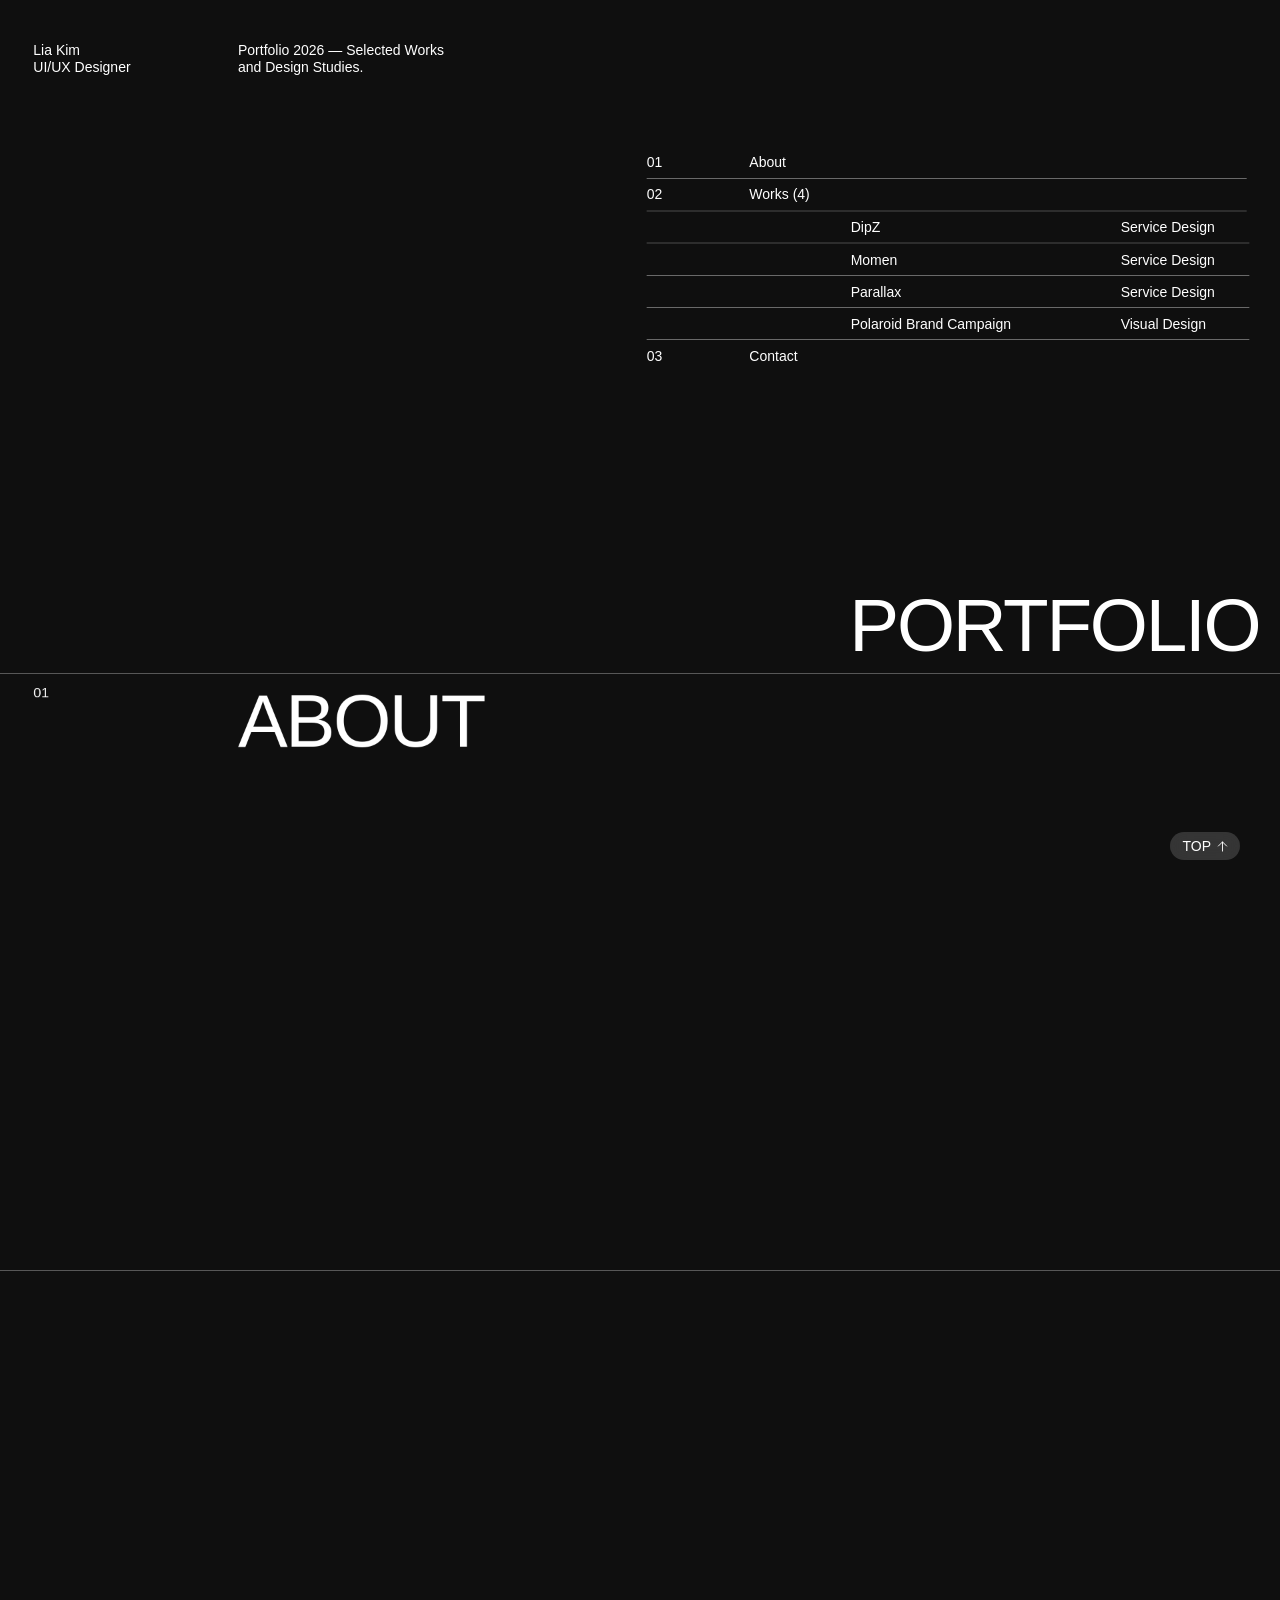
==== index.html @ 2db7095c "Lia Kim Portfolio 2026 — main, DipZ and MOMEN detail pages Co-Authored-By: Claude Sonnet 5.5 <norepl" ====
<!doctype html>
<html lang="ko">
  <head>
    <meta charset="UTF-8" />
    <meta name="viewport" content="width=device-width, initial-scale=1" />
    <title>Lia Kim — Portfolio 2026</title>
    <link rel="stylesheet" href="styles.css" />
  </head>
  <body>
    <main class="viewport" aria-label="Lia Kim Portfolio">
      <div class="site" data-node-id="454:1271">
        <div class="rule rule--vertical" aria-hidden="true"></div>
        <div class="rule rule--hero" aria-hidden="true"></div>
        <div class="rule rule--works" aria-hidden="true"></div>
        <div class="rule rule--contact" aria-hidden="true"></div>
        <div class="rule rule--footer" aria-hidden="true"></div>

        <header id="top">
          <p class="identity small-copy">Lia Kim<br />UI/UX Designer</p>
          <p class="edition small-copy">Portfolio 2026 — Selected Works<br />and Design Studies.</p>

          <nav class="index small-copy" aria-label="Portfolio index">
            <a class="index-row index-row--section" href="#about"><span>01</span><span>About</span></a>
            <a class="index-row index-row--section" href="#works"><span>02</span><span>Works (4)</span></a>
            <a class="index-row index-row--project" href="dipz.html"><span>DipZ</span><span>Service Design</span></a>
            <a class="index-row index-row--project" href="momen.html"><span>Momen</span><span>Service Design</span></a>
            <a class="index-row index-row--project" href="#project-parallax"><span>Parallax</span><span>Service Design</span></a>
            <a class="index-row index-row--project" href="#project-polaroid"><span>Polaroid Brand Campaign</span><span>Visual Design</span></a>
            <a class="index-row index-row--section index-row--last" href="#contact"><span>03</span><span>Contact</span></a>
          </nav>

          <h1 class="display-title hero-title">PORTFOLIO</h1>
        </header>

        <section id="about" aria-labelledby="about-heading">
          <span class="section-number small-copy">01</span>
          <h2 id="about-heading" class="display-title about-title">ABOUT</h2>

          <p class="about-intro">
            기준으로 방향을 만드는 디자이너 김리아입니다. 저는 작업의 목표를 명확히 세우고 한 방향으로 발전시키는 디자인을 하고자 합니다.
          </p>

          <div class="profile-placeholder" role="img" aria-label="Profile image placeholder">
            <span>Profile Img</span>
          </div>

          <dl class="about-facts small-copy">
            <div><dt>Affiliation</dt><dd>계원예술대학교 디지털미디어디자인</dd></div>
            <div><dt>Discipline</dt><dd>UI/UX Design</dd></div>
            <div><dt>Skills</dt><dd>Figma / After Effects / Premiere Pro</dd></div>
          </dl>
        </section>

        <section id="works" aria-labelledby="works-heading">
          <span class="section-number small-copy">02</span>
          <h2 id="works-heading" class="display-title works-title">WORKS</h2>

          <article class="project project--dipz" id="project-dipz">
            <div class="project-meta small-copy">
              <p class="project-title">DIPZ<span>Service Design · Team Project</span></p>
              <p class="project-year">2026</p>
            </div>
            <a class="project-image project-image--dipz" href="dipz.html" aria-label="DipZ 상세 보기">
              <img src="assets/dipz-mark.svg" alt="DipZ project mark" />
            </a>
          </article>

          <article class="project project--momen" id="project-momen">
            <div class="project-meta small-copy">
              <p class="project-title">MOMEN<span>Service Design · Individual Project</span></p>
              <p class="project-year">2026</p>
            </div>
            <a class="project-image" href="momen.html" aria-label="MOMEN 상세 보기">
              <img src="assets/momen.png" alt="Momen service design project" />
            </a>
          </article>

          <article class="project project--parallax" id="project-parallax">
            <div class="project-meta small-copy">
              <p class="project-title">PARALLAX<span>Service Design · Team Project</span></p>
              <p class="project-year">2026</p>
            </div>
            <div class="project-image project-image--parallax">
              <img src="assets/parallax.png" alt="Parallax service design project" />
              <span class="parallax-wordmark">PARALLAX</span>
            </div>
          </article>

          <article class="project project--polaroid" id="project-polaroid">
            <div class="project-meta small-copy">
              <p class="project-title">POLAROID BRAND CAMPAIGN<span>Visual Design · Individual Project</span></p>
              <p class="project-year">2026</p>
            </div>
            <div class="project-image">
              <img src="assets/polaroid.png" alt="Polaroid brand campaign project" />
            </div>
          </article>
        </section>

        <section id="contact" aria-labelledby="contact-heading">
          <span class="section-number small-copy">03</span>
          <span class="contact-name small-copy">LIA KIM</span>
          <h2 id="contact-heading" class="display-title contact-title">CONTACT</h2>

          <address class="contact-list small-copy">
            <a href="mailto:liakim1804@gmail.com?subject=Portfolio%20Inquiry" aria-label="Send an email to Lia Kim"><span>Email</span><span>liakim1804@gmail.com</span></a>
            <a href="https://www.instagram.com/l.ia_14" target="_blank" rel="noreferrer"><span>Instagram</span><span>@l.ia_14</span></a>
            <a href="https://www.linkedin.com/in/lia-kim-347774440/" target="_blank" rel="noreferrer"><span>LinkedIn</span><span class="contact-action">Contact <img src="assets/arrow-up-right.svg" alt="" /></span></a>
          </address>

          <p class="copyright small-copy">©2026 LIA KIM</p>
        </section>
      </div>
    </main>

    <a class="to-top-fixed" href="#top" aria-label="맨 위로">TOP <svg class="ico" viewBox="0 0 12 12" width="11" height="11" aria-hidden="true"><path d="M6 11V1M1.5 5.5 6 1l4.5 4.5" fill="none" stroke="currentColor" stroke-width="1" stroke-linecap="round" stroke-linejoin="round"/></svg></a>

    <script src="script.js"></script>
  </body>
</html>
---- styles.css ----
:root {
  color-scheme: dark;
  --background: #0f0f0f;
  --foreground: #ffffff;
  --muted: rgba(255, 255, 255, 0.5);
  --rule: rgba(255, 255, 255, 0.5);
}

* {
  box-sizing: border-box;
}

html {
  background: var(--background);
  scroll-behavior: smooth;
}

body {
  margin: 0;
  min-width: 320px;
  background: var(--background);
  color: var(--foreground);
  overflow-x: hidden;
}

a {
  color: inherit;
  text-decoration: none;
}

p,
h1,
h2,
dl,
dd {
  margin: 0;
}

.viewport {
  position: relative;
  width: 100%;
  height: 5648px;
  overflow: hidden;
  background: var(--background);
}

.site {
  position: absolute;
  top: 0;
  left: 50%;
  width: 1920px;
  height: 5648px;
  transform: translateX(-50%);
  transform-origin: top center;
  overflow: hidden;
  background: var(--background);
  font-family: "Helvetica Neue", Helvetica, Arial, sans-serif;
  font-weight: 300;
}

.small-copy {
  font-size: calc(14px / var(--site-scale, 1));
  line-height: 1.24;
  font-weight: 300;
}

.display-title {
  position: absolute;
  font-family: "Helvetica Neue", Helvetica, Arial, sans-serif;
  font-size: 112px;
  line-height: 1;
  font-weight: 400;
  letter-spacing: -3.36px;
  white-space: nowrap;
}

.rule {
  position: absolute;
  z-index: 5;
  pointer-events: none;
  background: var(--rule);
  opacity: 0.6;
}

.rule--vertical {
  top: 0;
  left: 337px;
  width: 0.3px;
  height: 5648px;
}

.rule--hero,
.rule--works,
.rule--contact,
.rule--footer {
  left: 0;
  width: 1920px;
  height: 0.3px;
}

.rule--hero { top: 1010px; }
.rule--works { top: 1905px; }
.rule--contact { top: 5082px; }
.rule--footer { top: 5546px; }

.identity {
  position: absolute;
  top: 62px;
  left: 50px;
}

.edition {
  position: absolute;
  top: 62px;
  left: 357px;
}

.index {
  position: absolute;
  top: 220px;
  left: 970px;
  width: 900px;
  line-height: 1;
}

.index-row {
  display: grid;
  align-items: center;
  width: 900px;
  height: max(32.3px, calc(2.3 * 14px / var(--site-scale, 1)));
  border-bottom: 0.3px solid var(--rule);
}

.index-row--section {
  grid-template-columns: 154px 1fr;
}

.index-row--project {
  position: relative;
  grid-template-columns: 405px 103px;
  margin-left: 306px;
  width: 508px;
  justify-content: space-between;
  border-bottom: 0;
}

.index-row--project::after {
  content: "";
  position: absolute;
  left: -306px;
  width: 904px;
  height: max(32.3px, calc(2.3 * 14px / var(--site-scale, 1)));
  border-bottom: 0.3px solid var(--rule);
}

.index-row--project { cursor: pointer; transition: color 0.3s; }
.index-row--project:hover { color: var(--muted); }

.index-row--project span:last-child {
  text-align: right;
  white-space: nowrap;
}

.index-row--last {
  border-bottom: 0;
}

.hero-title {
  top: 882px;
  left: 1274px;
}

#about {
  position: absolute;
  inset: 1010px 0 auto;
  height: 895px;
}

.section-number {
  position: absolute;
  left: 50px;
}

#about .section-number { top: 16px; }
.about-title { top: 16px; left: 357px; }

.about-intro {
  position: absolute;
  top: 239px;
  left: 970px;
  width: 340px;
  font-family: Pretendard, "Apple SD Gothic Neo", sans-serif;
  font-size: calc(14px / var(--site-scale, 1));
  line-height: 1.72;
  font-weight: 300;
  letter-spacing: -0.32px;
}

.profile-placeholder {
  position: absolute;
  top: 239.332px;
  left: 1583px;
  display: flex;
  align-items: center;
  justify-content: center;
  width: 287.502px;
  height: 383.336px;
  background: #353535;
  font-size: calc(14px / var(--site-scale, 1));
  line-height: 1.24;
}

.about-facts {
  position: absolute;
  top: 542px;
  left: 970px;
  width: max-content;
  min-width: 440px;
  line-height: 1;
}

.about-facts > div {
  display: grid;
  grid-template-columns: 197px 1fr;
  align-items: center;
  height: max(32.3px, calc(2.3 * 14px / var(--site-scale, 1)));
  border-bottom: 0.3px solid var(--rule);
}

.about-facts dt,
.about-facts dd {
  white-space: nowrap;
}

#works {
  position: absolute;
  inset: 1905px 0 auto;
  height: 3177px;
}

#works > .section-number { top: 26px; }
.works-title { top: 16px; left: 357px; }

.project {
  position: absolute;
  inset-inline: 0;
  height: 532px;
}

.project-meta {
  position: absolute;
  top: 0;
  display: grid;
  grid-template-columns: 1fr auto;
  align-items: start;
  width: 747px;
  line-height: 1.24;
}

.project-title,
.project-year {
  display: flex;
  flex-direction: column;
}

.project-title span {
  color: var(--muted);
}

.project-image {
  position: absolute;
  width: 747px;
  height: 472px;
  overflow: hidden;
  background: #353535;
}

.project-image > img {
  display: block;
  width: 100%;
  height: 100%;
  object-fit: cover;
}

.project--dipz { top: 309px; }
.project--dipz .project-meta { left: 1123px; }
.project--dipz .project-image { top: 60px; left: 1123px; }
.project-image--dipz { display: flex; align-items: center; justify-content: center; background: #191919; }
.project-image--dipz > img { width: 189.998px; height: 196.564px; object-fit: contain; }

.project--momen { top: 1081px; }
.project--momen .project-meta { left: 357px; }
.project--momen .project-image { top: 60px; left: 357px; }

.project--parallax { top: 1853px; }
.project--parallax .project-meta { left: 1123px; }
.project--parallax .project-image { top: 60px; left: 1123px; }
.project-image--parallax > img { object-position: bottom; }

.parallax-wordmark {
  position: absolute;
  left: 23px;
  bottom: 16px;
  color: #000000;
  font-family: Panchang, "Helvetica Neue", sans-serif;
  font-size: 32px;
  line-height: 1;
  font-weight: 400;
}

.project--polaroid { top: 2625px; }
.project--polaroid .project-meta { left: 357px; }
.project--polaroid .project-image { top: 60px; left: 357px; }

#contact {
  position: absolute;
  inset: 5082px 0 auto;
  height: 566px;
}

#contact > .section-number { top: 16px; }
.contact-name { position: absolute; top: 16px; left: 357px; }
.contact-title { top: 16px; left: 1371px; }

.contact-list {
  position: absolute;
  top: 347px;
  left: 356px;
  width: 747px;
  font-style: normal;
  line-height: 1;
}

.contact-list > a,
.contact-list > div {
  display: flex;
  align-items: center;
  justify-content: space-between;
  height: max(32.3px, calc(2.3 * 14px / var(--site-scale, 1)));
  border-bottom: 0.3px solid var(--rule);
}

.contact-list > div {
  border-bottom: 0;
}

.contact-action {
  display: flex;
  align-items: center;
  gap: 8px;
}

.contact-action img {
  width: 12px;
  height: 12px;
}

.copyright {
  position: absolute;
  top: 506px;
  left: 1763px;
  white-space: nowrap;
}

.scroll-reveal {
  opacity: 0;
  transform: translateY(48px);
  transition:
    opacity 900ms cubic-bezier(0.22, 1, 0.36, 1),
    transform 900ms cubic-bezier(0.22, 1, 0.36, 1);
  will-change: opacity, transform;
}

.scroll-reveal.is-visible {
  opacity: 1;
  transform: translateY(0);
}

@media (max-width: 1919px) {
  .site {
    left: 0;
    transform: scale(var(--site-scale, 1));
    transform-origin: top left;
  }
}

@media (prefers-reduced-motion: reduce) {
  html { scroll-behavior: auto; }

  .scroll-reveal {
    opacity: 1;
    transform: none;
    transition: none;
  }
}

/* 우하단 TOP 버튼 — 캔버스 스케일과 무관하게 항상 실제 14px */
.to-top-fixed {
  position: fixed; right: 40px; bottom: 40px; z-index: 100;
  display: inline-flex; align-items: center; justify-content: center; gap: 6px; height: 28px; padding: 0 12px; border-radius: 999px;
  font-family: "Helvetica Neue", Helvetica, Arial, sans-serif; font-size: 14px; font-weight: 300; line-height: 1;
  color: #fff; background: rgba(255, 255, 255, 0.16);
  -webkit-backdrop-filter: blur(10px); backdrop-filter: blur(10px);
  transition: background 0.3s, color 0.3s;
}
.to-top-fixed:hover { background: #fff; color: #0f0f0f; }
@media (max-width: 700px) { .to-top-fixed { right: 16px; bottom: 16px; } }
.to-top-fixed .ico { display: block; flex: 0 0 auto; }
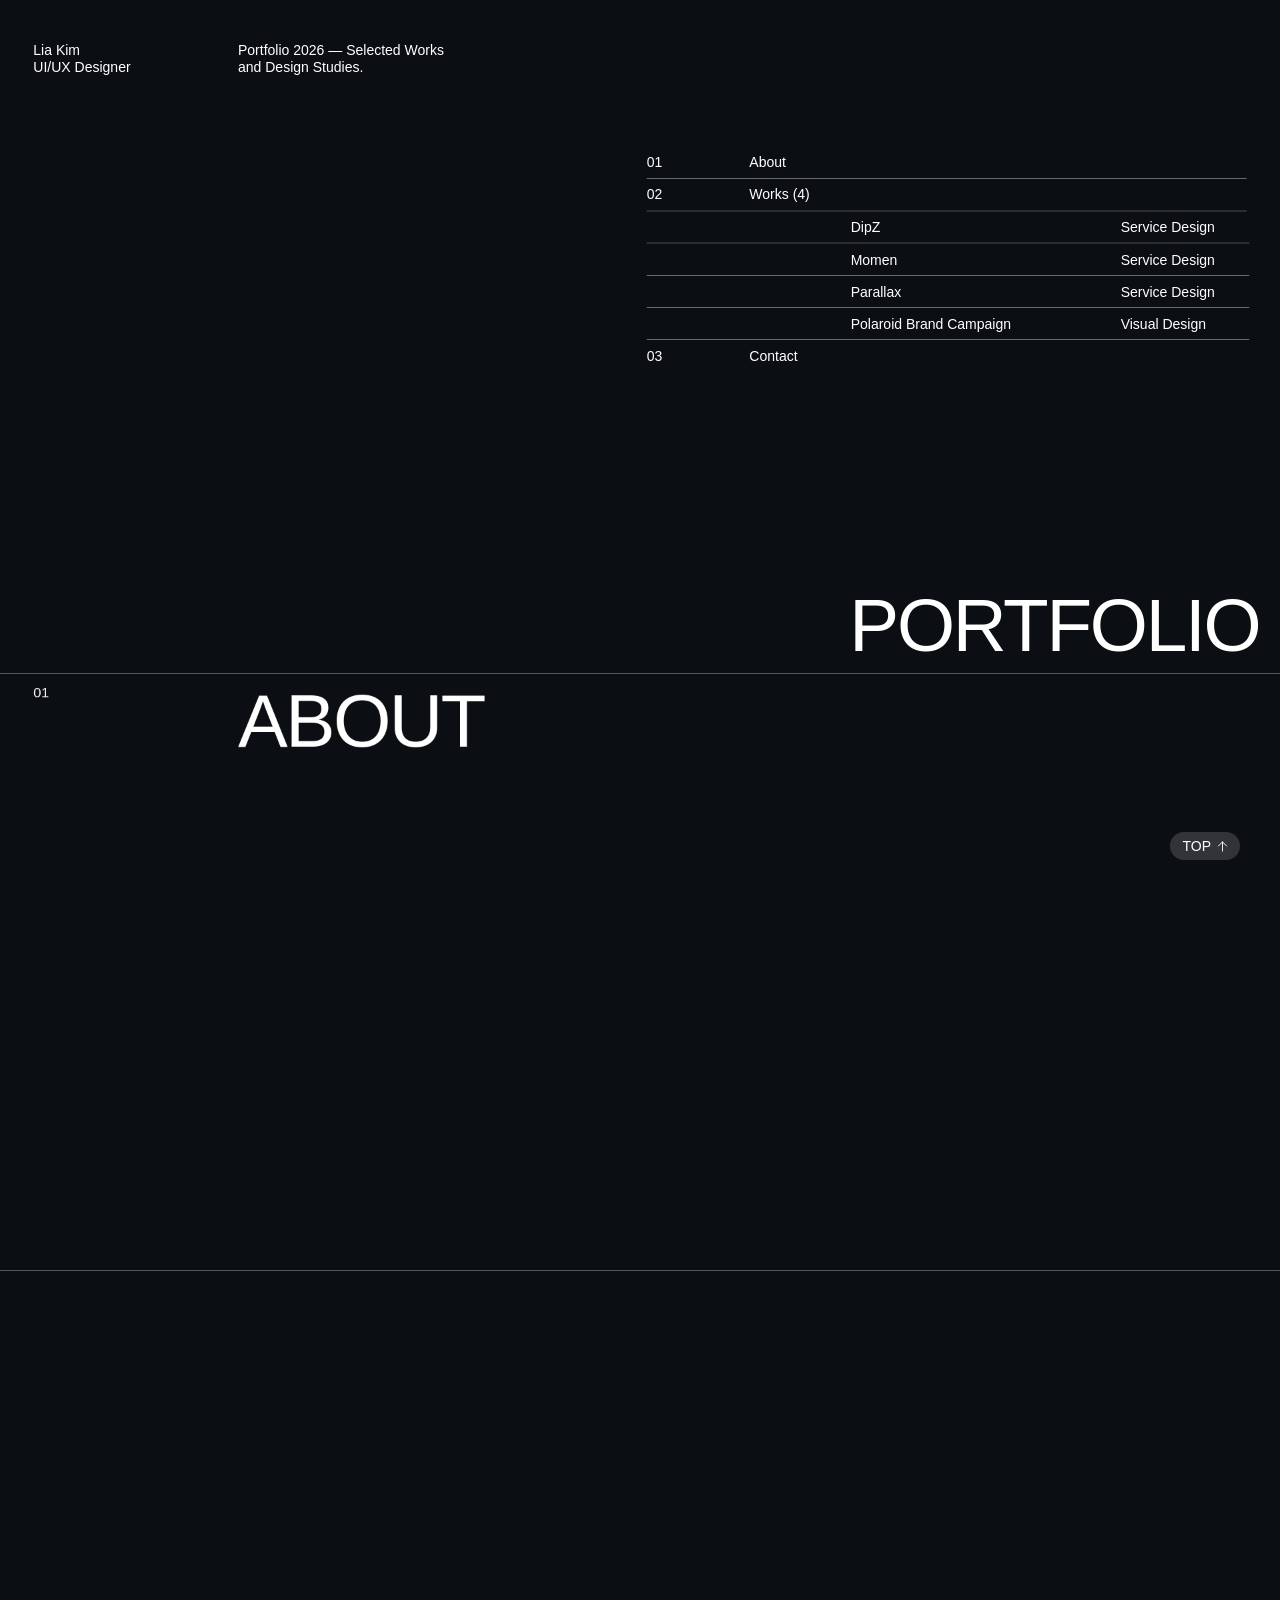
==== commit 8dd9f9a2: "Optimize assets (WebP, recompressed JPEGs, unused files removed), cool-black tone, contact overlap f" ====
--- a/index.html
+++ b/index.html
@@ -71,7 +71,7 @@
               <p class="project-year">2026</p>
             </div>
             <a class="project-image" href="momen.html" aria-label="MOMEN 상세 보기">
-              <img src="assets/momen.png" alt="Momen service design project" />
+              <img src="assets/momen.webp" alt="Momen service design project" />
             </a>
           </article>
 
@@ -81,7 +81,7 @@
               <p class="project-year">2026</p>
             </div>
             <div class="project-image project-image--parallax">
-              <img src="assets/parallax.png" alt="Parallax service design project" />
+              <img src="assets/parallax.webp" alt="Parallax service design project" />
               <span class="parallax-wordmark">PARALLAX</span>
             </div>
           </article>
@@ -92,7 +92,7 @@
               <p class="project-year">2026</p>
             </div>
             <div class="project-image">
-              <img src="assets/polaroid.png" alt="Polaroid brand campaign project" />
+              <img src="assets/polaroid.webp" alt="Polaroid brand campaign project" />
             </div>
           </article>
         </section>
--- a/styles.css
+++ b/styles.css
@@ -1,6 +1,6 @@
 :root {
   color-scheme: dark;
-  --background: #0f0f0f;
+  --background: #0b0e13;
   --foreground: #ffffff;
   --muted: rgba(255, 255, 255, 0.5);
   --rule: rgba(255, 255, 255, 0.5);
@@ -205,7 +205,7 @@
   justify-content: center;
   width: 287.502px;
   height: 383.336px;
-  background: #353535;
+  background: #262b33;
   font-size: calc(14px / var(--site-scale, 1));
   line-height: 1.24;
 }
@@ -272,7 +272,7 @@
   width: 747px;
   height: 472px;
   overflow: hidden;
-  background: #353535;
+  background: #262b33;
 }
 
 .project-image > img {
@@ -285,7 +285,7 @@
 .project--dipz { top: 309px; }
 .project--dipz .project-meta { left: 1123px; }
 .project--dipz .project-image { top: 60px; left: 1123px; }
-.project-image--dipz { display: flex; align-items: center; justify-content: center; background: #191919; }
+.project-image--dipz { display: flex; align-items: center; justify-content: center; background: #141920; }
 .project-image--dipz > img { width: 189.998px; height: 196.564px; object-fit: contain; }
 
 .project--momen { top: 1081px; }
@@ -324,7 +324,7 @@
 
 .contact-list {
   position: absolute;
-  top: 347px;
+  bottom: 122px;
   left: 356px;
   width: 747px;
   font-style: normal;
@@ -403,6 +403,6 @@
   -webkit-backdrop-filter: blur(10px); backdrop-filter: blur(10px);
   transition: background 0.3s, color 0.3s;
 }
-.to-top-fixed:hover { background: #fff; color: #0f0f0f; }
+.to-top-fixed:hover { background: #fff; color: #0b0e13; }
 @media (max-width: 700px) { .to-top-fixed { right: 16px; bottom: 16px; } }
 .to-top-fixed .ico { display: block; flex: 0 0 auto; }
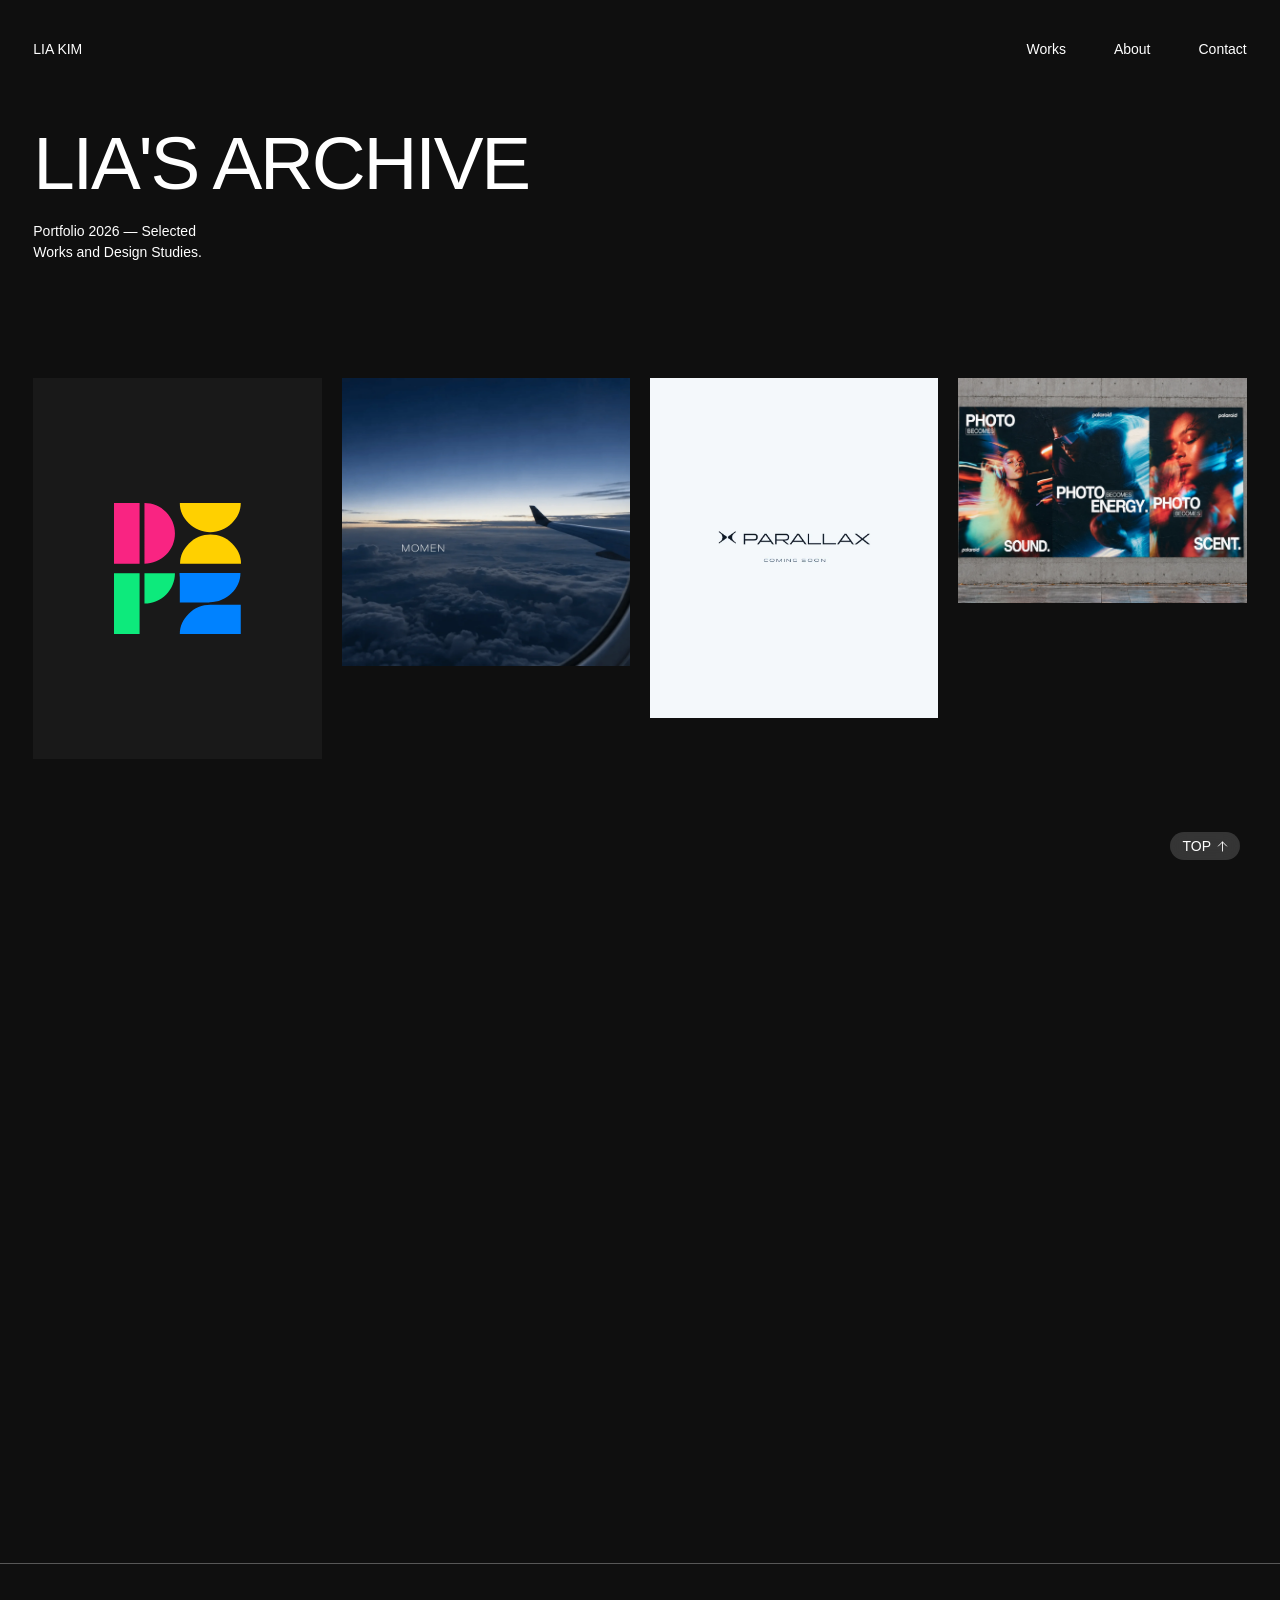
==== commit d8ffa7bc: "New hero: archive title + staggered card entrance, Parallax detail page, nav and alignment updates C" ====
--- a/index.html
+++ b/index.html
@@ -7,6 +7,40 @@
     <link rel="stylesheet" href="styles.css" />
   </head>
   <body>
+    <header class="bar small-copy">
+      <a class="bar__logo" href="#top">LIA KIM</a>
+      <nav class="bar__nav" aria-label="Main">
+        <a href="#works">Works</a>
+        <a href="#about">About</a>
+        <a href="#contact">Contact</a>
+      </nav>
+    </header>
+
+    <!-- INTRO: 제목만 먼저 → 스크롤하면 카드가 아래에서 한 장씩 올라와 쌓임 (Savee "Scroll cards" 구조) -->
+    <section class="intro" id="top" aria-label="Intro">
+      <div class="intro__stage">
+        <div class="intro__text">
+          <h1 class="intro__title">LIA'S ARCHIVE</h1>
+          <p class="intro__sub intro__sub--center small-copy" aria-hidden="true">Portfolio 2026 — Selected<br />Works and Design Studies.</p>
+          <p class="intro__sub intro__sub--final small-copy">Portfolio 2026 — Selected<br />Works and Design Studies.</p>
+        </div>
+        <div class="intro__cards">
+          <a class="icard" href="dipz.html" aria-label="DipZ">
+            <span class="icard__img icard__img--mark"><img src="assets/dipz-mark.svg" alt="DipZ project mark" /></span>
+          </a>
+          <a class="icard" href="momen.html" aria-label="Momen">
+            <span class="icard__img icard__img--momen"><img src="assets/momen.webp" alt="Momen project preview" /></span>
+          </a>
+          <a class="icard" href="parallax.html" aria-label="Parallax">
+            <span class="icard__img"><img src="assets/parallax.webp" alt="Parallax project preview" /></span>
+          </a>
+          <a class="icard" href="#project-polaroid" aria-label="Polaroid Brand Campaign">
+            <span class="icard__img icard__img--polaroid"><img src="assets/polaroid.webp" alt="Polaroid brand campaign preview" /></span>
+          </a>
+        </div>
+      </div>
+    </section>
+
     <main class="viewport" aria-label="Lia Kim Portfolio">
       <div class="site" data-node-id="454:1271">
         <div class="rule rule--vertical" aria-hidden="true"></div>
@@ -14,24 +48,6 @@
         <div class="rule rule--works" aria-hidden="true"></div>
         <div class="rule rule--contact" aria-hidden="true"></div>
         <div class="rule rule--footer" aria-hidden="true"></div>
-
-        <header id="top">
-          <p class="identity small-copy">Lia Kim<br />UI/UX Designer</p>
-          <p class="edition small-copy">Portfolio 2026 — Selected Works<br />and Design Studies.</p>
-
-          <nav class="index small-copy" aria-label="Portfolio index">
-            <a class="index-row index-row--section" href="#about"><span>01</span><span>About</span></a>
-            <a class="index-row index-row--section" href="#works"><span>02</span><span>Works (4)</span></a>
-            <a class="index-row index-row--project" href="dipz.html"><span>DipZ</span><span>Service Design</span></a>
-            <a class="index-row index-row--project" href="momen.html"><span>Momen</span><span>Service Design</span></a>
-            <a class="index-row index-row--project" href="#project-parallax"><span>Parallax</span><span>Service Design</span></a>
-            <a class="index-row index-row--project" href="#project-polaroid"><span>Polaroid Brand Campaign</span><span>Visual Design</span></a>
-            <a class="index-row index-row--section index-row--last" href="#contact"><span>03</span><span>Contact</span></a>
-          </nav>
-
-          <h1 class="display-title hero-title">PORTFOLIO</h1>
-        </header>
-
         <section id="about" aria-labelledby="about-heading">
           <span class="section-number small-copy">01</span>
           <h2 id="about-heading" class="display-title about-title">ABOUT</h2>
@@ -80,10 +96,9 @@
               <p class="project-title">PARALLAX<span>Service Design · Team Project</span></p>
               <p class="project-year">2026</p>
             </div>
-            <div class="project-image project-image--parallax">
+            <a class="project-image project-image--parallax" href="parallax.html" aria-label="PARALLAX 상세 보기">
               <img src="assets/parallax.webp" alt="Parallax service design project" />
-              <span class="parallax-wordmark">PARALLAX</span>
-            </div>
+            </a>
           </article>
 
           <article class="project project--polaroid" id="project-polaroid">
--- a/styles.css
+++ b/styles.css
@@ -1,9 +1,10 @@
 :root {
   color-scheme: dark;
-  --background: #0b0e13;
+  --background: #0f0f0f;
   --foreground: #ffffff;
   --muted: rgba(255, 255, 255, 0.5);
   --rule: rgba(255, 255, 255, 0.5);
+  --hx: -910px; /* 히어로 하단 여백(첫 화면에서 아래 구분선이 안 보이도록) */
 }
 
 * {
@@ -39,7 +40,7 @@
 .viewport {
   position: relative;
   width: 100%;
-  height: 5648px;
+  height: 4738px;
   overflow: hidden;
   background: var(--background);
 }
@@ -49,7 +50,7 @@
   top: 0;
   left: 50%;
   width: 1920px;
-  height: 5648px;
+  height: 4738px;
   transform: translateX(-50%);
   transform-origin: top center;
   overflow: hidden;
@@ -83,10 +84,10 @@
 }
 
 .rule--vertical {
-  top: 0;
+  top: calc(1010px + var(--hx));
   left: 337px;
   width: 0.3px;
-  height: 5648px;
+  height: 4638px;
 }
 
 .rule--hero,
@@ -98,81 +99,129 @@
   height: 0.3px;
 }
 
-.rule--hero { top: 1010px; }
-.rule--works { top: 1905px; }
-.rule--contact { top: 5082px; }
-.rule--footer { top: 5546px; }
-
-.identity {
-  position: absolute;
-  top: 62px;
-  left: 50px;
-}
-
-.edition {
-  position: absolute;
-  top: 62px;
-  left: 357px;
-}
-
-.index {
-  position: absolute;
-  top: 220px;
-  left: 970px;
-  width: 900px;
+.rule--hero { top: calc(1010px + var(--hx)); }
+.rule--works { top: calc(1905px + var(--hx)); }
+.rule--contact { top: calc(5082px + var(--hx)); }
+.rule--footer { top: calc(5546px + var(--hx)); }
+
+/* 캔버스 밖 요소도 사이트 폰트·굵기·크기 그대로 (작은 텍스트 14px/300, 제목 400) */
+.bar, .intro { font-family: "Helvetica Neue", Helvetica, Arial, sans-serif; font-weight: 300; }
+.bar .small-copy, .bar a { font-size: 14px; font-weight: 400; }
+.intro .small-copy { font-size: 14px; font-weight: 300; }
+
+/* ---------- fixed nav ---------- */
+.bar {
+  position: fixed;
+  top: 0;
+  left: 0;
+  right: 0;
+  z-index: 80;
+  display: flex;
+  align-items: flex-start;
+  justify-content: space-between;
+  padding: min(3.2292vw, 62px) clamp(16px, 2.6vw, 50px) 12px;
+  line-height: 1.24;
+  background: var(--background);
+}
+.bar a { transition: color 0.3s; }
+.bar a:hover { color: var(--muted); }
+.bar__nav { display: flex; gap: 48px; }
+@media (max-width: 700px) { .bar__nav { gap: 24px; } }
+
+/* ---------- intro scene: 제목은 좌측 상단, 카드 4장이 아래에서 한 장씩 올라와 한 줄로 정렬 ---------- */
+.intro {
+  --g: clamp(16px, 2.6vw, 50px);
+  --gap: 20px;
+  --cw: calc((100vw - var(--g) * 2 - var(--gap) * 3) / 4);
+  position: relative;
+  z-index: 2;
+  height: 100vh;
+  min-height: 620px;
+}
+.intro__stage { position: relative; height: 100%; overflow: hidden; }
+.intro__text {
+  position: absolute;
+  left: var(--g);
+  top: clamp(104px, 14vh, 170px);
+  display: grid;
+  justify-items: start;
+  gap: 20px;
+  text-align: left;
+}
+.intro__title {
+  margin: 0;
+  font-size: clamp(40px, 5.834vw, 112px);
   line-height: 1;
-}
-
-.index-row {
-  display: grid;
-  align-items: center;
-  width: 900px;
-  height: max(32.3px, calc(2.3 * 14px / var(--site-scale, 1)));
-  border-bottom: 0.3px solid var(--rule);
-}
-
-.index-row--section {
-  grid-template-columns: 154px 1fr;
-}
-
-.index-row--project {
-  position: relative;
-  grid-template-columns: 405px 103px;
-  margin-left: 306px;
-  width: 508px;
-  justify-content: space-between;
-  border-bottom: 0;
-}
-
-.index-row--project::after {
-  content: "";
-  position: absolute;
-  left: -306px;
-  width: 904px;
-  height: max(32.3px, calc(2.3 * 14px / var(--site-scale, 1)));
-  border-bottom: 0.3px solid var(--rule);
-}
-
-.index-row--project { cursor: pointer; transition: color 0.3s; }
-.index-row--project:hover { color: var(--muted); }
-
-.index-row--project span:last-child {
-  text-align: right;
+  font-weight: 400;
+  letter-spacing: -0.03em;
   white-space: nowrap;
 }
-
-.index-row--last {
-  border-bottom: 0;
-}
-
-.hero-title {
-  top: 882px;
-  left: 1274px;
+.intro__sub { margin: 0; line-height: 1.5; }
+.intro__cards { position: absolute; inset: 0; }
+.icard {
+  position: absolute;
+  top: clamp(290px, 42vh, 460px);
+  left: calc(var(--g) + var(--i, 0) * (var(--cw) + var(--gap)));
+  width: var(--cw);
+  display: block;
+  background: #191919;
+}
+.icard:nth-child(1) { --i: 0; }
+.icard:nth-child(2) { --i: 1; }
+.icard:nth-child(3) { --i: 2; }
+.icard:nth-child(4) { --i: 3; }
+.icard__img { position: relative; display: block; width: 100%; overflow: hidden; background: #191919; }
+.icard:nth-child(1) .icard__img { aspect-ratio: 1 / 1.32; }
+.icard:nth-child(2) .icard__img { aspect-ratio: 1 / 1; }
+.icard:nth-child(3) .icard__img { aspect-ratio: 1 / 1.18; }
+.icard:nth-child(4) .icard__img { aspect-ratio: 1 / 0.78; }
+.icard__img img { position: absolute; inset: 0; width: 100%; height: 100%; object-fit: cover; transition: transform 0.9s cubic-bezier(0.22, 1, 0.36, 1); }
+.icard__img--mark img { object-fit: contain; padding: 24% 28%; box-sizing: border-box; }
+.icard__img--momen img { object-position: 78% 50%; }
+.icard__img--polaroid img { object-position: 52% 50%; }
+.icard:hover .icard__img img { transform: scale(1.04); }
+/* 로드 연출: 제목이 먼저 뜬 뒤 카드가 아래에서 한 장씩 올라옴 */
+/* 1) 텍스트가 화면 중앙에 먼저 뜸 → 2) 좌측 상단 제자리로 이동하며 → 3) 카드가 한 장씩 올라옴 */
+.intro__sub--center, .intro__sub--final { grid-area: 2 / 1; }
+.intro__sub--center { text-align: center; justify-self: stretch; }
+.intro__text { animation: intro-text 3.3s both; }
+@keyframes intro-text {
+  0%   { opacity: 0; left: 50%; top: 50%; transform: translate(-50%, -38%); animation-timing-function: cubic-bezier(0.22, 1, 0.36, 1); }
+  26%  { opacity: 1; left: 50%; top: 50%; transform: translate(-50%, -50%); }
+  58%  { opacity: 1; left: 50%; top: 50%; transform: translate(-50%, -50%); animation-timing-function: cubic-bezier(0.65, 0, 0.35, 1); }
+  100% { opacity: 1; left: var(--g); top: clamp(104px, 14vh, 170px); transform: translate(0, 0); }
+}
+.intro__sub--center { animation: sub-center 3.3s both; }
+.intro__sub--final { animation: sub-final 3.3s both; }
+@keyframes sub-center { 0%, 58% { opacity: 1; } 72%, 100% { opacity: 0; } }
+@keyframes sub-final { 0%, 66% { opacity: 0; } 100% { opacity: 1; } }
+.icard {
+  opacity: 0;
+  transform: translateY(70vh);
+  animation: icard-rise 1.4s cubic-bezier(0.22, 1, 0.36, 1) forwards;
+  animation-delay: calc(2.5s + var(--i, 0) * 0.45s); /* 텍스트가 이동하기 시작한 뒤 한 장씩 */
+}
+@keyframes icard-rise { from { opacity: 0; transform: translateY(70vh); } 25% { opacity: 1; } to { opacity: 1; transform: none; } }
+
+@media (max-width: 700px) {
+  .intro { --cw: calc((100vw - var(--g) * 2 - var(--gap)) / 2); }
+  .icard:nth-child(3) { --i: 0; top: calc(clamp(290px, 42vh, 460px) + var(--cw) * 1.4); }
+  .icard:nth-child(4) { --i: 1; top: calc(clamp(290px, 42vh, 460px) + var(--cw) * 1.4); }
+}
+
+@media (prefers-reduced-motion: reduce) {
+  .intro { height: auto; }
+  .intro__stage { position: relative; height: auto; padding: 160px var(--g) 80px; }
+  .intro__text { position: relative; left: auto; top: auto; padding: 0 0 56px; }
+  .intro__cards { position: relative; inset: auto; display: grid; grid-template-columns: repeat(auto-fit, minmax(220px, 1fr)); gap: 20px; }
+  .icard { position: relative; left: auto; top: auto; width: auto; transform: none !important; opacity: 1 !important; animation: none !important; }
+  .intro__text, .intro__sub--center, .intro__sub--final { animation: none; }
+  .intro__sub--center { display: none; }
 }
 
 #about {
   position: absolute;
-  inset: 1010px 0 auto;
+  inset: calc(1010px + var(--hx)) 0 auto;
   height: 895px;
 }
 
@@ -205,7 +254,7 @@
   justify-content: center;
   width: 287.502px;
   height: 383.336px;
-  background: #262b33;
+  background: #353535;
   font-size: calc(14px / var(--site-scale, 1));
   line-height: 1.24;
 }
@@ -234,7 +283,7 @@
 
 #works {
   position: absolute;
-  inset: 1905px 0 auto;
+  inset: calc(1905px + var(--hx)) 0 auto;
   height: 3177px;
 }
 
@@ -272,7 +321,7 @@
   width: 747px;
   height: 472px;
   overflow: hidden;
-  background: #262b33;
+  background: #353535;
 }
 
 .project-image > img {
@@ -285,7 +334,7 @@
 .project--dipz { top: 309px; }
 .project--dipz .project-meta { left: 1123px; }
 .project--dipz .project-image { top: 60px; left: 1123px; }
-.project-image--dipz { display: flex; align-items: center; justify-content: center; background: #141920; }
+.project-image--dipz { display: flex; align-items: center; justify-content: center; background: #191919; }
 .project-image--dipz > img { width: 189.998px; height: 196.564px; object-fit: contain; }
 
 .project--momen { top: 1081px; }
@@ -314,7 +363,7 @@
 
 #contact {
   position: absolute;
-  inset: 5082px 0 auto;
+  inset: calc(5082px + var(--hx)) 0 auto;
   height: 566px;
 }
 
@@ -403,6 +452,6 @@
   -webkit-backdrop-filter: blur(10px); backdrop-filter: blur(10px);
   transition: background 0.3s, color 0.3s;
 }
-.to-top-fixed:hover { background: #fff; color: #0b0e13; }
+.to-top-fixed:hover { background: #fff; color: #0f0f0f; }
 @media (max-width: 700px) { .to-top-fixed { right: 16px; bottom: 16px; } }
 .to-top-fixed .ico { display: block; flex: 0 0 auto; }
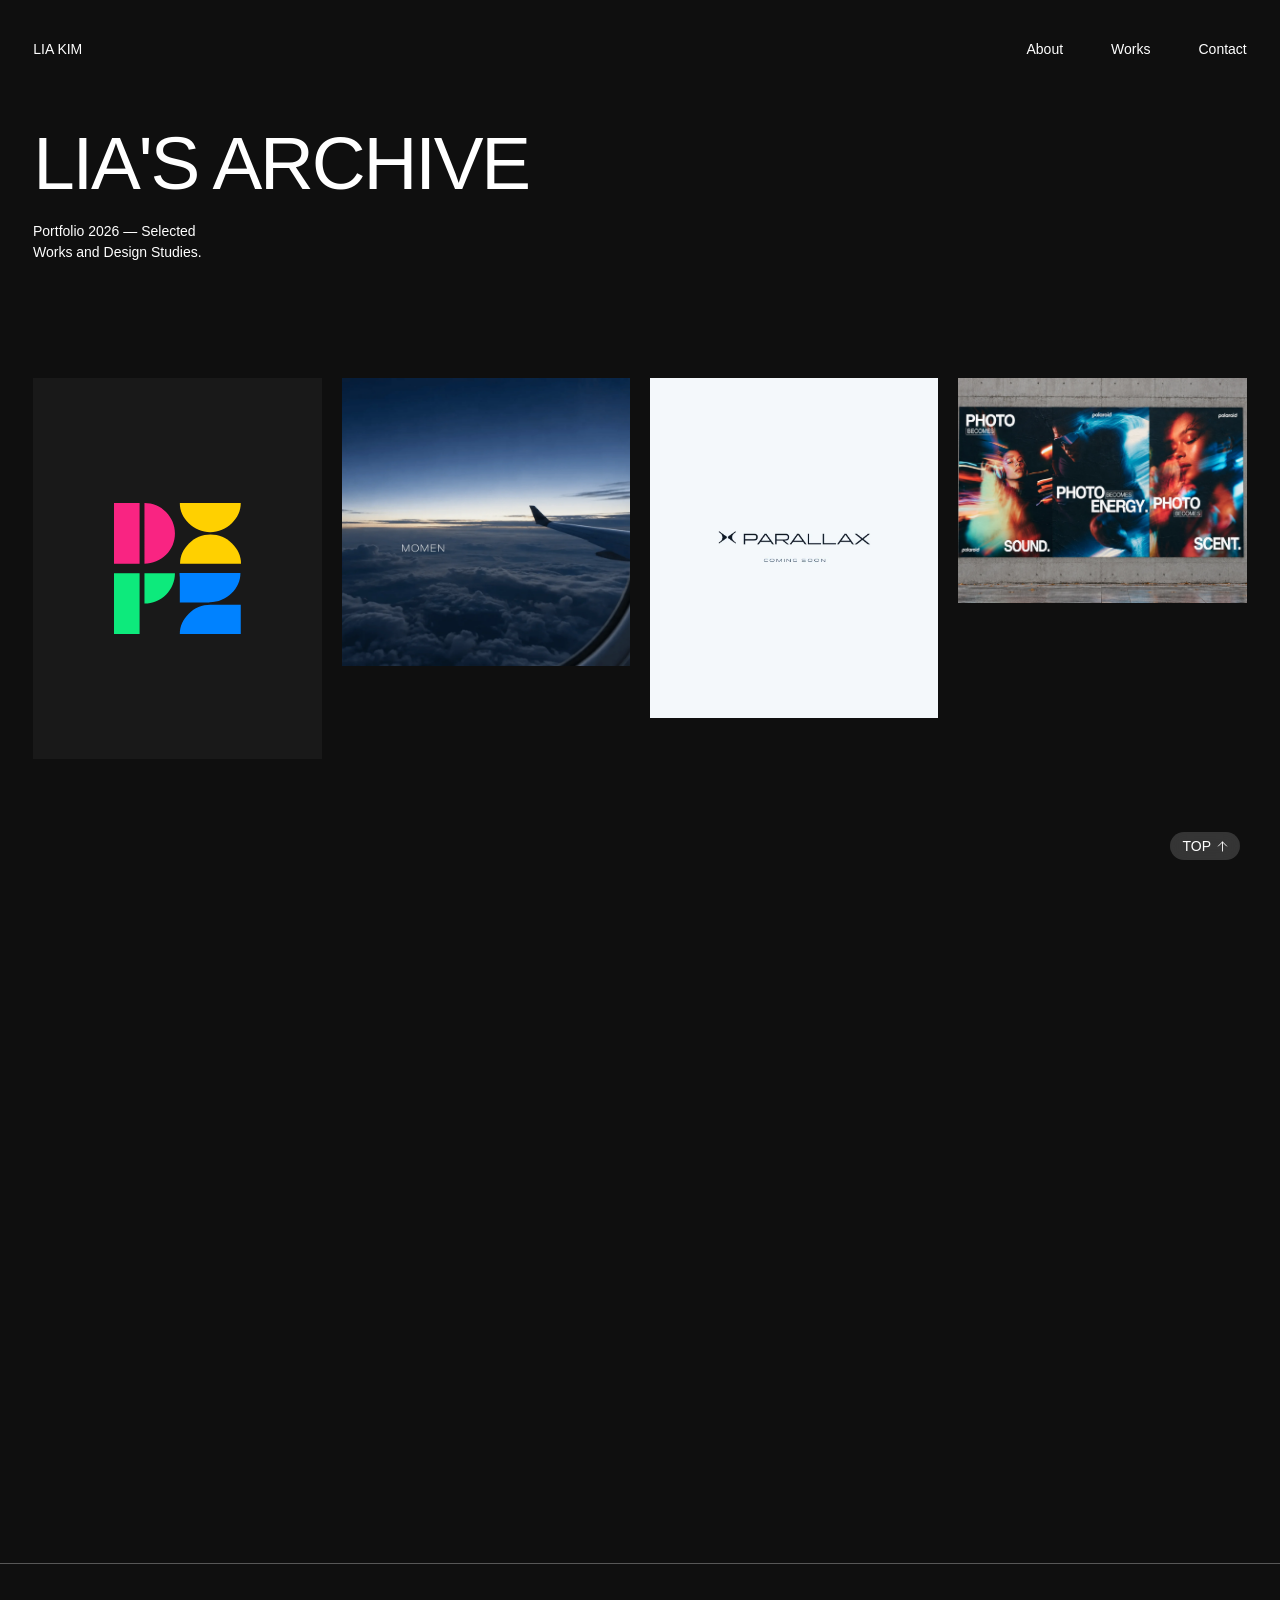
==== commit 201e47ea: "Nav order: About, Works, Contact Co-Authored-By: Claude Sonnet 5.5 <noreply@anthropic.com>" ====
--- a/index.html
+++ b/index.html
@@ -10,8 +10,8 @@
     <header class="bar small-copy">
       <a class="bar__logo" href="#top">LIA KIM</a>
       <nav class="bar__nav" aria-label="Main">
+        <a href="#about">About</a>
         <a href="#works">Works</a>
-        <a href="#about">About</a>
         <a href="#contact">Contact</a>
       </nav>
     </header>
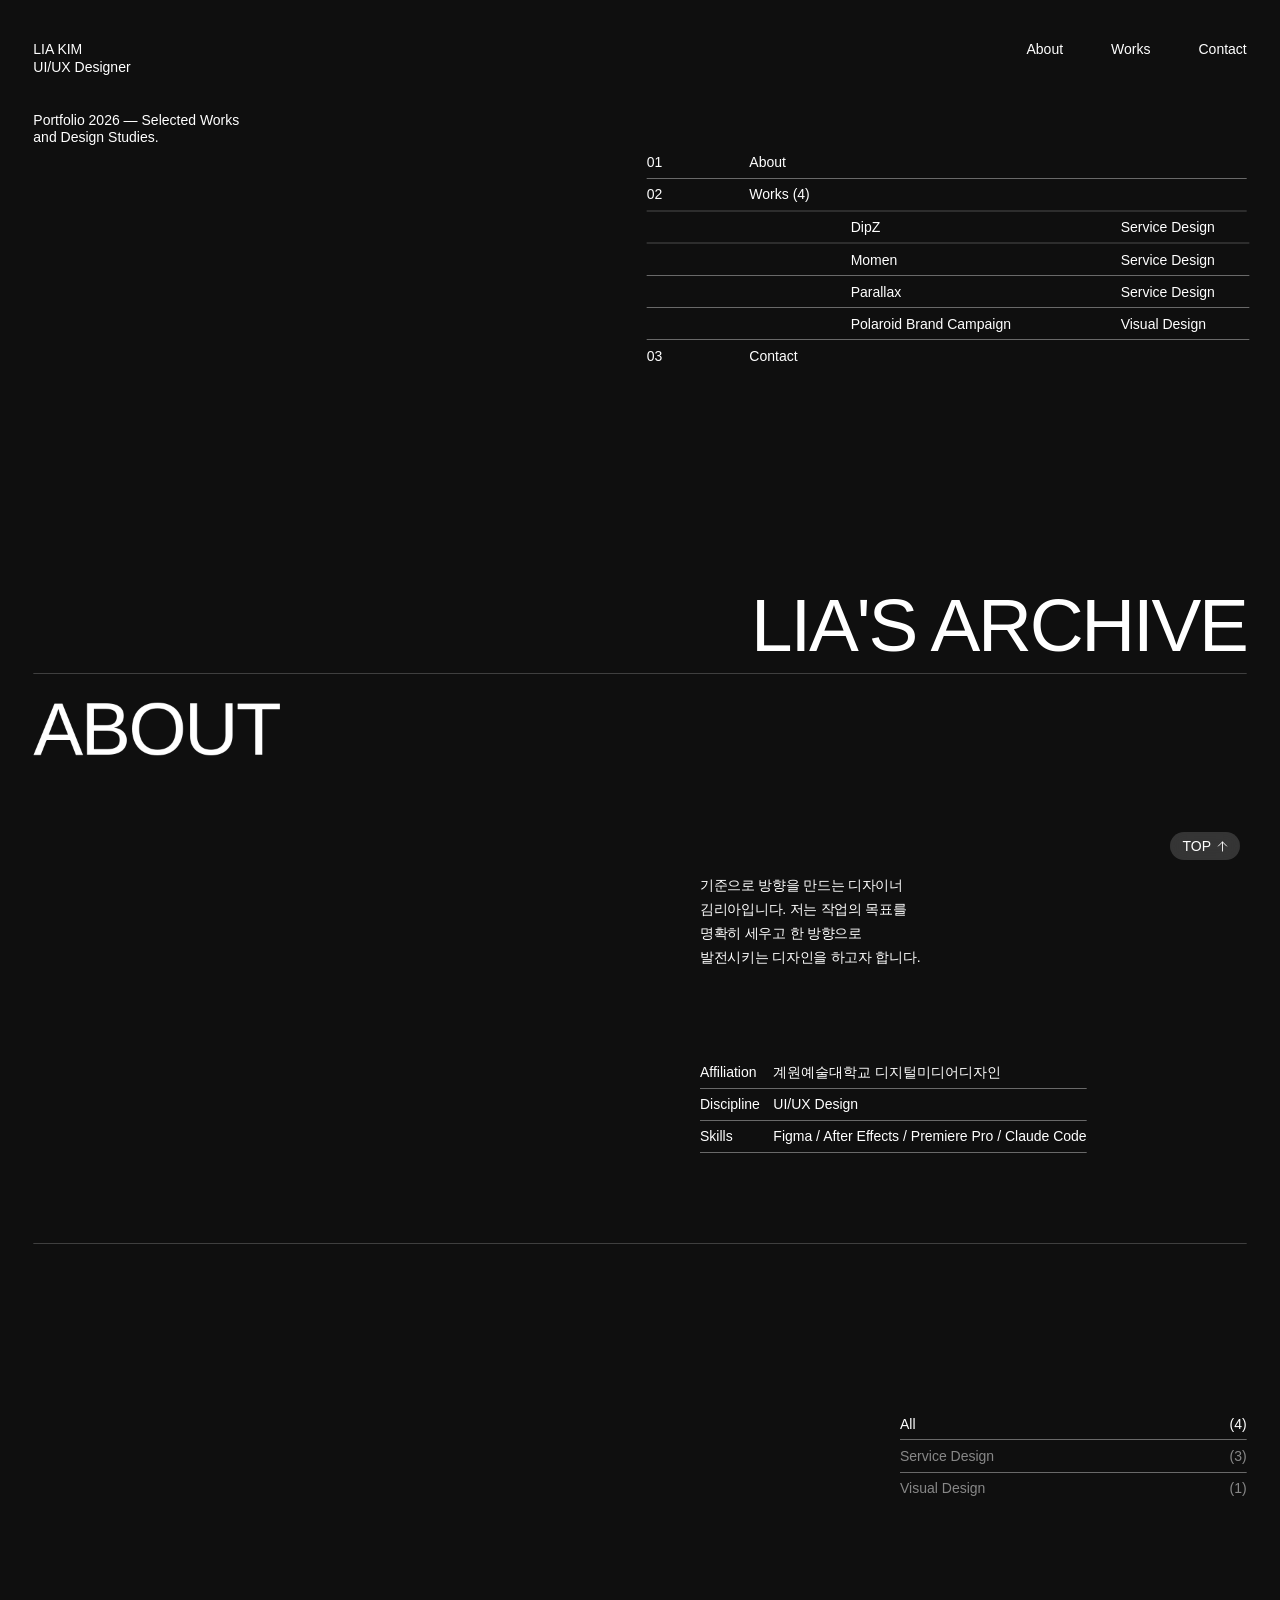
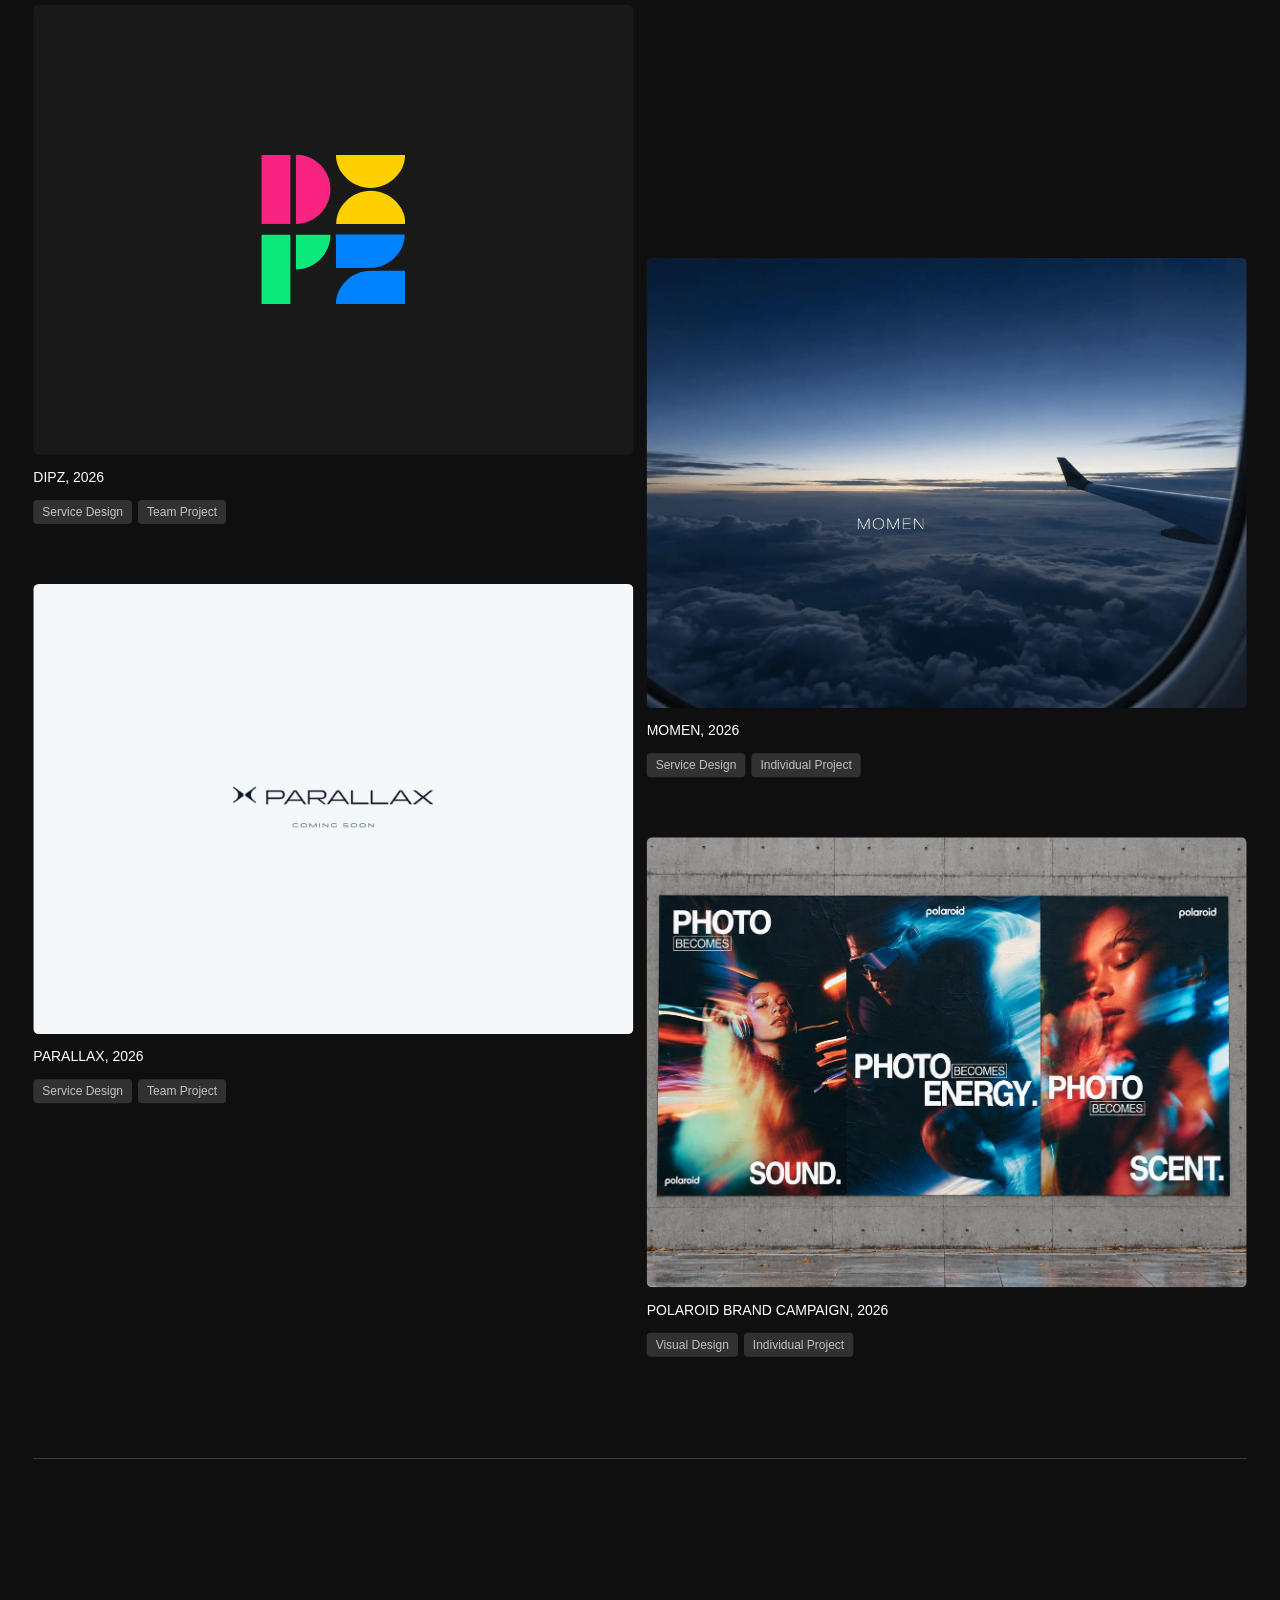
==== commit 4e040b87: "Works DFY-style zigzag + filter list, About redesign, hover dim, copy updates Co-Authored-By: Claude" ====
--- a/index.html
+++ b/index.html
@@ -15,106 +15,91 @@
         <a href="#contact">Contact</a>
       </nav>
     </header>
-
-    <!-- INTRO: 제목만 먼저 → 스크롤하면 카드가 아래에서 한 장씩 올라와 쌓임 (Savee "Scroll cards" 구조) -->
-    <section class="intro" id="top" aria-label="Intro">
-      <div class="intro__stage">
-        <div class="intro__text">
-          <h1 class="intro__title">LIA'S ARCHIVE</h1>
-          <p class="intro__sub intro__sub--center small-copy" aria-hidden="true">Portfolio 2026 — Selected<br />Works and Design Studies.</p>
-          <p class="intro__sub intro__sub--final small-copy">Portfolio 2026 — Selected<br />Works and Design Studies.</p>
-        </div>
-        <div class="intro__cards">
-          <a class="icard" href="dipz.html" aria-label="DipZ">
-            <span class="icard__img icard__img--mark"><img src="assets/dipz-mark.svg" alt="DipZ project mark" /></span>
-          </a>
-          <a class="icard" href="momen.html" aria-label="Momen">
-            <span class="icard__img icard__img--momen"><img src="assets/momen.webp" alt="Momen project preview" /></span>
-          </a>
-          <a class="icard" href="parallax.html" aria-label="Parallax">
-            <span class="icard__img"><img src="assets/parallax.webp" alt="Parallax project preview" /></span>
-          </a>
-          <a class="icard" href="#project-polaroid" aria-label="Polaroid Brand Campaign">
-            <span class="icard__img icard__img--polaroid"><img src="assets/polaroid.webp" alt="Polaroid brand campaign preview" /></span>
-          </a>
-        </div>
-      </div>
-    </section>
-
     <main class="viewport" aria-label="Lia Kim Portfolio">
       <div class="site" data-node-id="454:1271">
-        <div class="rule rule--vertical" aria-hidden="true"></div>
         <div class="rule rule--hero" aria-hidden="true"></div>
         <div class="rule rule--works" aria-hidden="true"></div>
         <div class="rule rule--contact" aria-hidden="true"></div>
-        <div class="rule rule--footer" aria-hidden="true"></div>
+        <header id="top">
+          <p class="identity small-copy">UI/UX Designer</p>
+          <p class="edition small-copy">Portfolio 2026 — Selected Works<br />and Design Studies.</p>
+
+          <nav class="index small-copy" aria-label="Portfolio index">
+            <a class="index-row index-row--section" href="#about"><span>01</span><span>About</span></a>
+            <a class="index-row index-row--section" href="#works"><span>02</span><span>Works (4)</span></a>
+            <a class="index-row index-row--project" href="dipz.html"><span>DipZ</span><span>Service Design</span></a>
+            <a class="index-row index-row--project" href="momen.html"><span>Momen</span><span>Service Design</span></a>
+            <a class="index-row index-row--project" href="parallax.html"><span>Parallax</span><span>Service Design</span></a>
+            <a class="index-row index-row--project" href="#project-polaroid"><span>Polaroid Brand Campaign</span><span>Visual Design</span></a>
+            <a class="index-row index-row--section index-row--last" href="#contact"><span>03</span><span>Contact</span></a>
+          </nav>
+
+          <h1 class="display-title hero-title">LIA'S ARCHIVE</h1>
+        </header>
+
         <section id="about" aria-labelledby="about-heading">
-          <span class="section-number small-copy">01</span>
           <h2 id="about-heading" class="display-title about-title">ABOUT</h2>
 
-          <p class="about-intro">
+          
+
+          <div class="about-left">
+
+            <p class="about-intro">
             기준으로 방향을 만드는 디자이너 김리아입니다. 저는 작업의 목표를 명확히 세우고 한 방향으로 발전시키는 디자인을 하고자 합니다.
           </p>
+
+            <dl class="about-facts small-copy">
+            <div><dt>Affiliation</dt><dd>계원예술대학교 디지털미디어디자인</dd></div>
+            <div><dt>Discipline</dt><dd>UI/UX Design</dd></div>
+            <div><dt>Skills</dt><dd>Figma / After Effects / Premiere Pro / Claude Code</dd></div>
+          </dl>
+          </div>
 
           <div class="profile-placeholder" role="img" aria-label="Profile image placeholder">
             <span>Profile Img</span>
           </div>
 
-          <dl class="about-facts small-copy">
-            <div><dt>Affiliation</dt><dd>계원예술대학교 디지털미디어디자인</dd></div>
-            <div><dt>Discipline</dt><dd>UI/UX Design</dd></div>
-            <div><dt>Skills</dt><dd>Figma / After Effects / Premiere Pro</dd></div>
-          </dl>
+          
+
+          
         </section>
 
         <section id="works" aria-labelledby="works-heading">
-          <span class="section-number small-copy">02</span>
           <h2 id="works-heading" class="display-title works-title">WORKS</h2>
 
-          <article class="project project--dipz" id="project-dipz">
-            <div class="project-meta small-copy">
-              <p class="project-title">DIPZ<span>Service Design · Team Project</span></p>
-              <p class="project-year">2026</p>
+          <div class="works-body">
+          <div class="works-filter small-copy" role="tablist" aria-label="Filter works">
+            <button type="button" class="is-active" data-filter="all"><span>All</span><span>(4)</span></button>
+            <button type="button" data-filter="service"><span>Service Design</span><span>(3)</span></button>
+            <button type="button" data-filter="visual"><span>Visual Design</span><span>(1)</span></button>
+          </div>
+
+          <div class="works-grid">
+            <div class="works-col">
+            <a class="wcard2" id="project-dipz" data-cat="service" href="dipz.html" aria-label="DIPZ, 2026">
+              <span class="wthumb wthumb--mark"><img src="assets/dipz-mark.svg" alt="DipZ project mark" /></span>
+              <span class="wmeta small-copy"><strong>DIPZ, 2026</strong><span class="wmeta__tags"><span>Service Design</span><span>Team Project</span></span></span>
+            </a>
+            <a class="wcard2" id="project-parallax" data-cat="service" href="parallax.html" aria-label="PARALLAX, 2026">
+              <span class="wthumb "><img src="assets/parallax.webp" alt="Parallax service design project" /></span>
+              <span class="wmeta small-copy"><strong>PARALLAX, 2026</strong><span class="wmeta__tags"><span>Service Design</span><span>Team Project</span></span></span>
+            </a>
             </div>
-            <a class="project-image project-image--dipz" href="dipz.html" aria-label="DipZ 상세 보기">
-              <img src="assets/dipz-mark.svg" alt="DipZ project mark" />
+            <div class="works-col works-col--b">
+            <a class="wcard2" id="project-momen" data-cat="service" href="momen.html" aria-label="MOMEN, 2026">
+              <span class="wthumb wthumb--momen"><img src="assets/momen.webp" alt="Momen service design project" /></span>
+              <span class="wmeta small-copy"><strong>MOMEN, 2026</strong><span class="wmeta__tags"><span>Service Design</span><span>Individual Project</span></span></span>
             </a>
-          </article>
-
-          <article class="project project--momen" id="project-momen">
-            <div class="project-meta small-copy">
-              <p class="project-title">MOMEN<span>Service Design · Individual Project</span></p>
-              <p class="project-year">2026</p>
+            <div class="wcard2" id="project-polaroid" data-cat="visual">
+              <span class="wthumb wthumb--polaroid"><img src="assets/polaroid.webp" alt="Polaroid brand campaign project" /></span>
+              <span class="wmeta small-copy"><strong>POLAROID BRAND CAMPAIGN, 2026</strong><span class="wmeta__tags"><span>Visual Design</span><span>Individual Project</span></span></span>
             </div>
-            <a class="project-image" href="momen.html" aria-label="MOMEN 상세 보기">
-              <img src="assets/momen.webp" alt="Momen service design project" />
-            </a>
-          </article>
-
-          <article class="project project--parallax" id="project-parallax">
-            <div class="project-meta small-copy">
-              <p class="project-title">PARALLAX<span>Service Design · Team Project</span></p>
-              <p class="project-year">2026</p>
             </div>
-            <a class="project-image project-image--parallax" href="parallax.html" aria-label="PARALLAX 상세 보기">
-              <img src="assets/parallax.webp" alt="Parallax service design project" />
-            </a>
-          </article>
-
-          <article class="project project--polaroid" id="project-polaroid">
-            <div class="project-meta small-copy">
-              <p class="project-title">POLAROID BRAND CAMPAIGN<span>Visual Design · Individual Project</span></p>
-              <p class="project-year">2026</p>
-            </div>
-            <div class="project-image">
-              <img src="assets/polaroid.webp" alt="Polaroid brand campaign project" />
-            </div>
-          </article>
+          </div>
+          </div>
         </section>
 
         <section id="contact" aria-labelledby="contact-heading">
-          <span class="section-number small-copy">03</span>
-          <span class="contact-name small-copy">LIA KIM</span>
           <h2 id="contact-heading" class="display-title contact-title">CONTACT</h2>
 
           <address class="contact-list small-copy">
--- a/styles.css
+++ b/styles.css
@@ -4,7 +4,7 @@
   --foreground: #ffffff;
   --muted: rgba(255, 255, 255, 0.5);
   --rule: rgba(255, 255, 255, 0.5);
-  --hx: -910px; /* 히어로 하단 여백(첫 화면에서 아래 구분선이 안 보이도록) */
+  --hx: 0px; /* 히어로 하단 여백(첫 화면에서 아래 구분선이 안 보이도록) */
 }
 
 * {
@@ -40,7 +40,7 @@
 .viewport {
   position: relative;
   width: 100%;
-  height: 4738px;
+  height: 5153px;
   overflow: hidden;
   background: var(--background);
 }
@@ -50,7 +50,7 @@
   top: 0;
   left: 50%;
   width: 1920px;
-  height: 4738px;
+  height: 5153px;
   transform: translateX(-50%);
   transform-origin: top center;
   overflow: hidden;
@@ -83,31 +83,24 @@
   opacity: 0.6;
 }
 
-.rule--vertical {
-  top: calc(1010px + var(--hx));
-  left: 337px;
-  width: 0.3px;
-  height: 4638px;
-}
 
 .rule--hero,
 .rule--works,
 .rule--contact,
 .rule--footer {
-  left: 0;
-  width: 1920px;
+  left: 50px;
+  width: 1820px;
   height: 0.3px;
 }
 
 .rule--hero { top: calc(1010px + var(--hx)); }
-.rule--works { top: calc(1905px + var(--hx)); }
-.rule--contact { top: calc(5082px + var(--hx)); }
-.rule--footer { top: calc(5546px + var(--hx)); }
+.rule--works { top: calc(1865px + var(--hx)); }
+.rule--contact { top: calc(4587px + var(--hx)); }
+.rule--footer { top: calc(5051px + var(--hx)); }
 
 /* 캔버스 밖 요소도 사이트 폰트·굵기·크기 그대로 (작은 텍스트 14px/300, 제목 400) */
-.bar, .intro { font-family: "Helvetica Neue", Helvetica, Arial, sans-serif; font-weight: 300; }
+.bar { font-family: "Helvetica Neue", Helvetica, Arial, sans-serif; font-weight: 300; }
 .bar .small-copy, .bar a { font-size: 14px; font-weight: 400; }
-.intro .small-copy { font-size: 14px; font-weight: 300; }
 
 /* ---------- fixed nav ---------- */
 .bar {
@@ -121,108 +114,89 @@
   justify-content: space-between;
   padding: min(3.2292vw, 62px) clamp(16px, 2.6vw, 50px) 12px;
   line-height: 1.24;
-  background: var(--background);
+  background: transparent;
 }
 .bar a { transition: color 0.3s; }
+.bar { transition: transform 0.4s cubic-bezier(0.22, 1, 0.36, 1), opacity 0.3s; }
+.bar.is-hidden { transform: translateY(-100%); opacity: 0; pointer-events: none; } /* 스크롤하면 메뉴바 숨김 (TOP 버튼이 대신함) */
 .bar a:hover { color: var(--muted); }
 .bar__nav { display: flex; gap: 48px; }
 @media (max-width: 700px) { .bar__nav { gap: 24px; } }
 
-/* ---------- intro scene: 제목은 좌측 상단, 카드 4장이 아래에서 한 장씩 올라와 한 줄로 정렬 ---------- */
-.intro {
-  --g: clamp(16px, 2.6vw, 50px);
-  --gap: 20px;
-  --cw: calc((100vw - var(--g) * 2 - var(--gap) * 3) / 4);
+/* ---------- hero (원래 사이트와 동일: 인덱스 표 + 큰 타이틀) ---------- */
+.identity {
+  position: absolute;
+  top: calc(62px + 17.36px / var(--site-scale, 1)); /* 고정 메뉴바 로고(LIA KIM) 바로 아래 줄 */
+  left: 50px;
+}
+
+.edition {
+  position: absolute;
+  top: calc(62px + 70px / var(--site-scale, 1));
+  left: 50px;
+}
+
+.index {
+  position: absolute;
+  top: 220px;
+  left: 970px;
+  width: 900px;
+  line-height: 1;
+}
+
+.index-row {
+  display: grid;
+  align-items: center;
+  width: 900px;
+  height: max(32.3px, calc(2.3 * 14px / var(--site-scale, 1)));
+  border-bottom: 0.3px solid var(--rule);
+}
+
+.index-row--section {
+  grid-template-columns: 154px 1fr;
+}
+
+.index-row--project {
   position: relative;
-  z-index: 2;
-  height: 100vh;
-  min-height: 620px;
-}
-.intro__stage { position: relative; height: 100%; overflow: hidden; }
-.intro__text {
-  position: absolute;
-  left: var(--g);
-  top: clamp(104px, 14vh, 170px);
-  display: grid;
-  justify-items: start;
-  gap: 20px;
-  text-align: left;
-}
-.intro__title {
-  margin: 0;
-  font-size: clamp(40px, 5.834vw, 112px);
-  line-height: 1;
-  font-weight: 400;
-  letter-spacing: -0.03em;
+  grid-template-columns: 405px 103px;
+  margin-left: 306px;
+  width: 508px;
+  justify-content: space-between;
+  border-bottom: 0;
+}
+
+.index-row--project::after {
+  content: "";
+  position: absolute;
+  left: -306px;
+  width: 904px;
+  height: max(32.3px, calc(2.3 * 14px / var(--site-scale, 1)));
+  border-bottom: 0.3px solid var(--rule);
+}
+
+.index-row--project { cursor: pointer; transition: color 0.3s; }
+.index-row--project:hover { color: var(--muted); }
+
+.index-row--project span:last-child {
+  text-align: right;
   white-space: nowrap;
 }
-.intro__sub { margin: 0; line-height: 1.5; }
-.intro__cards { position: absolute; inset: 0; }
-.icard {
-  position: absolute;
-  top: clamp(290px, 42vh, 460px);
-  left: calc(var(--g) + var(--i, 0) * (var(--cw) + var(--gap)));
-  width: var(--cw);
-  display: block;
-  background: #191919;
-}
-.icard:nth-child(1) { --i: 0; }
-.icard:nth-child(2) { --i: 1; }
-.icard:nth-child(3) { --i: 2; }
-.icard:nth-child(4) { --i: 3; }
-.icard__img { position: relative; display: block; width: 100%; overflow: hidden; background: #191919; }
-.icard:nth-child(1) .icard__img { aspect-ratio: 1 / 1.32; }
-.icard:nth-child(2) .icard__img { aspect-ratio: 1 / 1; }
-.icard:nth-child(3) .icard__img { aspect-ratio: 1 / 1.18; }
-.icard:nth-child(4) .icard__img { aspect-ratio: 1 / 0.78; }
-.icard__img img { position: absolute; inset: 0; width: 100%; height: 100%; object-fit: cover; transition: transform 0.9s cubic-bezier(0.22, 1, 0.36, 1); }
-.icard__img--mark img { object-fit: contain; padding: 24% 28%; box-sizing: border-box; }
-.icard__img--momen img { object-position: 78% 50%; }
-.icard__img--polaroid img { object-position: 52% 50%; }
-.icard:hover .icard__img img { transform: scale(1.04); }
-/* 로드 연출: 제목이 먼저 뜬 뒤 카드가 아래에서 한 장씩 올라옴 */
-/* 1) 텍스트가 화면 중앙에 먼저 뜸 → 2) 좌측 상단 제자리로 이동하며 → 3) 카드가 한 장씩 올라옴 */
-.intro__sub--center, .intro__sub--final { grid-area: 2 / 1; }
-.intro__sub--center { text-align: center; justify-self: stretch; }
-.intro__text { animation: intro-text 3.3s both; }
-@keyframes intro-text {
-  0%   { opacity: 0; left: 50%; top: 50%; transform: translate(-50%, -38%); animation-timing-function: cubic-bezier(0.22, 1, 0.36, 1); }
-  26%  { opacity: 1; left: 50%; top: 50%; transform: translate(-50%, -50%); }
-  58%  { opacity: 1; left: 50%; top: 50%; transform: translate(-50%, -50%); animation-timing-function: cubic-bezier(0.65, 0, 0.35, 1); }
-  100% { opacity: 1; left: var(--g); top: clamp(104px, 14vh, 170px); transform: translate(0, 0); }
-}
-.intro__sub--center { animation: sub-center 3.3s both; }
-.intro__sub--final { animation: sub-final 3.3s both; }
-@keyframes sub-center { 0%, 58% { opacity: 1; } 72%, 100% { opacity: 0; } }
-@keyframes sub-final { 0%, 66% { opacity: 0; } 100% { opacity: 1; } }
-.icard {
-  opacity: 0;
-  transform: translateY(70vh);
-  animation: icard-rise 1.4s cubic-bezier(0.22, 1, 0.36, 1) forwards;
-  animation-delay: calc(2.5s + var(--i, 0) * 0.45s); /* 텍스트가 이동하기 시작한 뒤 한 장씩 */
-}
-@keyframes icard-rise { from { opacity: 0; transform: translateY(70vh); } 25% { opacity: 1; } to { opacity: 1; transform: none; } }
-
-@media (max-width: 700px) {
-  .intro { --cw: calc((100vw - var(--g) * 2 - var(--gap)) / 2); }
-  .icard:nth-child(3) { --i: 0; top: calc(clamp(290px, 42vh, 460px) + var(--cw) * 1.4); }
-  .icard:nth-child(4) { --i: 1; top: calc(clamp(290px, 42vh, 460px) + var(--cw) * 1.4); }
-}
-
-@media (prefers-reduced-motion: reduce) {
-  .intro { height: auto; }
-  .intro__stage { position: relative; height: auto; padding: 160px var(--g) 80px; }
-  .intro__text { position: relative; left: auto; top: auto; padding: 0 0 56px; }
-  .intro__cards { position: relative; inset: auto; display: grid; grid-template-columns: repeat(auto-fit, minmax(220px, 1fr)); gap: 20px; }
-  .icard { position: relative; left: auto; top: auto; width: auto; transform: none !important; opacity: 1 !important; animation: none !important; }
-  .intro__text, .intro__sub--center, .intro__sub--final { animation: none; }
-  .intro__sub--center { display: none; }
+
+.index-row--last {
+  border-bottom: 0;
+}
+
+.hero-title {
+  top: 882px;
+  left: auto;
+  right: 50px;
+  white-space: nowrap;
 }
 
 #about {
   position: absolute;
   inset: calc(1010px + var(--hx)) 0 auto;
-  height: 895px;
+  height: 855px;
 }
 
 .section-number {
@@ -231,46 +205,47 @@
 }
 
 #about .section-number { top: 16px; }
-.about-title { top: 16px; left: 357px; }
-
+.about-title { top: 28px; left: 50px; }
+
+.about-left { position: absolute; top: 300px; left: 1050px; width: 450px; }
 .about-intro {
-  position: absolute;
-  top: 239px;
-  left: 970px;
+  margin: 0 0 130px;
   width: 340px;
   font-family: Pretendard, "Apple SD Gothic Neo", sans-serif;
   font-size: calc(14px / var(--site-scale, 1));
   line-height: 1.72;
   font-weight: 300;
-  letter-spacing: -0.32px;
+  letter-spacing: -0.02em;
+  word-break: keep-all;
+  text-wrap: balance;
+  color: #fff;
 }
 
 .profile-placeholder {
-  position: absolute;
-  top: 239.332px;
-  left: 1583px;
   display: flex;
   align-items: center;
   justify-content: center;
-  width: 287.502px;
-  height: 383.336px;
+  position: absolute;
+  top: 300px;
+  left: 660px;
+  width: 287.5px;
+  height: 383.3px;
+  border-radius: 8px;
   background: #353535;
   font-size: calc(14px / var(--site-scale, 1));
   line-height: 1.24;
 }
 
 .about-facts {
-  position: absolute;
-  top: 542px;
-  left: 970px;
+  position: relative;
   width: max-content;
-  min-width: 440px;
+  min-width: 450px;
   line-height: 1;
 }
 
 .about-facts > div {
   display: grid;
-  grid-template-columns: 197px 1fr;
+  grid-template-columns: 110px 1fr;
   align-items: center;
   height: max(32.3px, calc(2.3 * 14px / var(--site-scale, 1)));
   border-bottom: 0.3px solid var(--rule);
@@ -283,12 +258,75 @@
 
 #works {
   position: absolute;
-  inset: calc(1905px + var(--hx)) 0 auto;
-  height: 3177px;
-}
-
-#works > .section-number { top: 26px; }
-.works-title { top: 16px; left: 357px; }
+  inset: calc(1865px + var(--hx)) 0 auto;
+  height: 2722px;
+}
+
+/* ---------- works: DFY 스타일 — 필터 + 2열 큰 카드(4:3) + 제목/설명/태그 ---------- */
+.works-body { position: absolute; top: 247px; left: 0; width: 1920px; }
+.works-filter {
+  position: relative;
+  margin-left: 1350px;
+  margin-bottom: 150px; /* 위(WORKS와) 간격 = 아래(카드와) 간격 */
+  width: 520px;
+  display: flex;
+  flex-direction: column;
+  line-height: 1;
+}
+.works-filter button {
+  all: unset;
+  box-sizing: border-box;
+  cursor: pointer;
+  display: grid;
+  grid-template-columns: 1fr auto;
+  align-items: center;
+  width: 520px;
+  height: max(32.3px, calc(2.3 * 14px / var(--site-scale, 1)));
+  border-bottom: 0.3px solid var(--rule);
+  color: var(--muted);
+  font: inherit;
+  transition: color 0.3s;
+}
+.works-filter button:hover, .works-filter button.is-active { color: #fff; }
+.works-filter button:last-child { border-bottom: 0; }
+.works-grid {
+  position: relative;
+  margin-left: 50px;
+  width: 1820px;
+  display: flex;
+  gap: 20px;
+  align-items: flex-start;
+}
+.works-col { flex: 1 1 0; min-width: 0; display: flex; flex-direction: column; gap: 90px; }
+.works-col--b { margin-top: 380px; } /* DFY처럼 오른쪽 열을 아래로 어긋나게 → 지그재그 */
+.wcard2 { display: block; }
+.wcard2[hidden] { display: none; }
+.works-grid.is-refresh .wcard2 { animation: wfade .5s ease backwards; }
+@keyframes wfade { from { opacity: 0; transform: translateY(16px); } to { opacity: 1; transform: none; } }
+.wthumb { position: relative; display: block; width: 100%; aspect-ratio: 100 / 75; overflow: hidden; border-radius: 8px; background: #191919; }
+.wthumb img { position: absolute; inset: 0; width: 100%; height: 100%; object-fit: cover; display: block; transition: transform 0.9s cubic-bezier(0.22, 1, 0.36, 1); }
+.wthumb--mark img { object-fit: contain; padding: 22% 38%; box-sizing: border-box; }
+.wthumb--momen img { object-position: 78% 50%; }
+.wthumb--polaroid img { object-position: 52% 50%; }
+/* 호버: 이미지 확대 대신 카드 전체가 살짝 작아짐 */
+.wcard2 { transition: transform .6s cubic-bezier(.22, 1, .36, 1); transform-origin: 50% 40%; }
+.wthumb { transition: border-radius .6s cubic-bezier(.22, 1, .36, 1), clip-path 1.1s cubic-bezier(.22, 1, .36, 1); }
+.wthumb::after { content: ''; position: absolute; inset: 0; background: rgba(0, 0, 0, 0.45); opacity: 0; transition: opacity .5s ease; pointer-events: none; }
+a.wcard2:hover .wthumb::after { opacity: 1; }
+/* 스크롤 등장: 썸네일이 아래에서 열리듯 나타나고 텍스트가 이어서 올라옴 */
+.works-grid.is-armed .wcard2:not(.in) .wthumb { clip-path: inset(100% 0 0 0); }
+.works-grid.is-armed .wcard2:not(.in) .wmeta { opacity: 0; transform: translateY(20px); }
+.wmeta { transition: opacity .8s ease .35s, transform .8s cubic-bezier(.22, 1, .36, 1) .35s; }
+.wcard2 .wthumb img { transition: transform 1.4s cubic-bezier(.22, 1, .36, 1); }
+.works-grid.is-armed .wcard2:not(.in) .wthumb img { transform: scale(1.25); }
+.wmeta { display: grid; gap: calc(14px / var(--site-scale, 1)); margin-top: calc(14px / var(--site-scale, 1)); line-height: 1.24; }
+.wmeta strong { font-weight: 400; color: #fff; }
+.wmeta__desc { color: var(--muted); }
+.wmeta__tags { display: flex; flex-wrap: wrap; gap: calc(6px / var(--site-scale, 1)); }
+.wmeta__tags span { font-size: calc(12px / var(--site-scale, 1)); line-height: 1; padding: calc(6px / var(--site-scale, 1)) calc(9px / var(--site-scale, 1)); border-radius: calc(4px / var(--site-scale, 1)); background: rgba(255, 255, 255, 0.14); color: rgba(255, 255, 255, 0.7); }
+
+#works > .section-number { top: 16px; }
+.works-title { top: 28px; left: 50px; }
 
 .project {
   position: absolute;
@@ -332,18 +370,18 @@
 }
 
 .project--dipz { top: 309px; }
-.project--dipz .project-meta { left: 1123px; }
-.project--dipz .project-image { top: 60px; left: 1123px; }
+.project--dipz .project-meta { left: 357px; }
+.project--dipz .project-image { top: 60px; left: 357px; }
 .project-image--dipz { display: flex; align-items: center; justify-content: center; background: #191919; }
 .project-image--dipz > img { width: 189.998px; height: 196.564px; object-fit: contain; }
 
-.project--momen { top: 1081px; }
-.project--momen .project-meta { left: 357px; }
-.project--momen .project-image { top: 60px; left: 357px; }
-
-.project--parallax { top: 1853px; }
-.project--parallax .project-meta { left: 1123px; }
-.project--parallax .project-image { top: 60px; left: 1123px; }
+.project--momen { top: 309px; }
+.project--momen .project-meta { left: 1123px; }
+.project--momen .project-image { top: 60px; left: 1123px; }
+
+.project--parallax { top: 961px; }
+.project--parallax .project-meta { left: 357px; }
+.project--parallax .project-image { top: 60px; left: 357px; }
 .project-image--parallax > img { object-position: bottom; }
 
 .parallax-wordmark {
@@ -357,24 +395,24 @@
   font-weight: 400;
 }
 
-.project--polaroid { top: 2625px; }
-.project--polaroid .project-meta { left: 357px; }
-.project--polaroid .project-image { top: 60px; left: 357px; }
+.project--polaroid { top: 961px; }
+.project--polaroid .project-meta { left: 1123px; }
+.project--polaroid .project-image { top: 60px; left: 1123px; }
 
 #contact {
   position: absolute;
-  inset: calc(5082px + var(--hx)) 0 auto;
+  inset: calc(4587px + var(--hx)) 0 auto;
   height: 566px;
 }
 
 #contact > .section-number { top: 16px; }
-.contact-name { position: absolute; top: 16px; left: 357px; }
+.contact-name { position: absolute; top: 28px; left: 50px; }
 .contact-title { top: 16px; left: 1371px; }
 
 .contact-list {
   position: absolute;
   bottom: 122px;
-  left: 356px;
+  left: 50px;
   width: 747px;
   font-style: normal;
   line-height: 1;
@@ -406,8 +444,9 @@
 
 .copyright {
   position: absolute;
-  top: 506px;
-  left: 1763px;
+  bottom: 130px;
+  right: 50px;
+  left: auto;
   white-space: nowrap;
 }
 
@@ -455,3 +494,7 @@
 .to-top-fixed:hover { background: #fff; color: #0f0f0f; }
 @media (max-width: 700px) { .to-top-fixed { right: 16px; bottom: 16px; } }
 .to-top-fixed .ico { display: block; flex: 0 0 auto; }
+
+/* 영문 작은 텍스트 자간 0 */
+.small-copy:not(.ko) { letter-spacing: 0; }
+
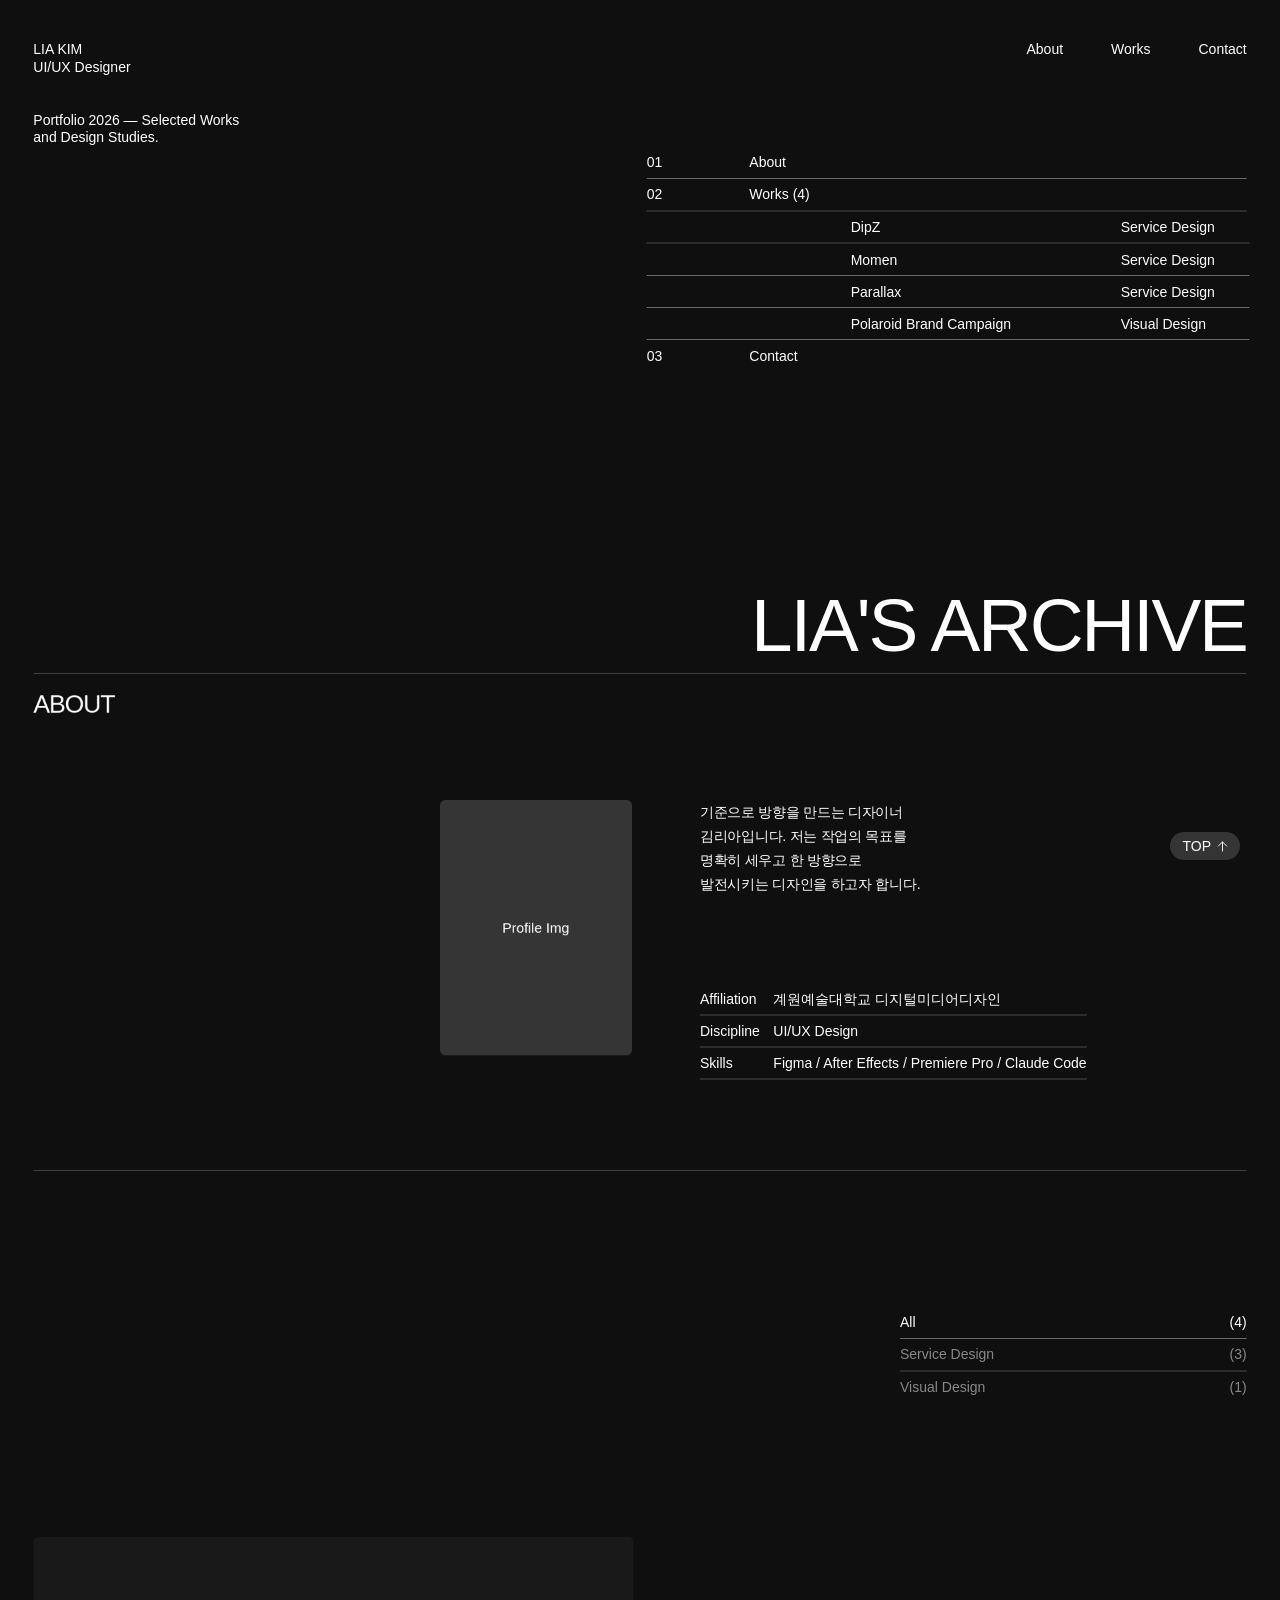
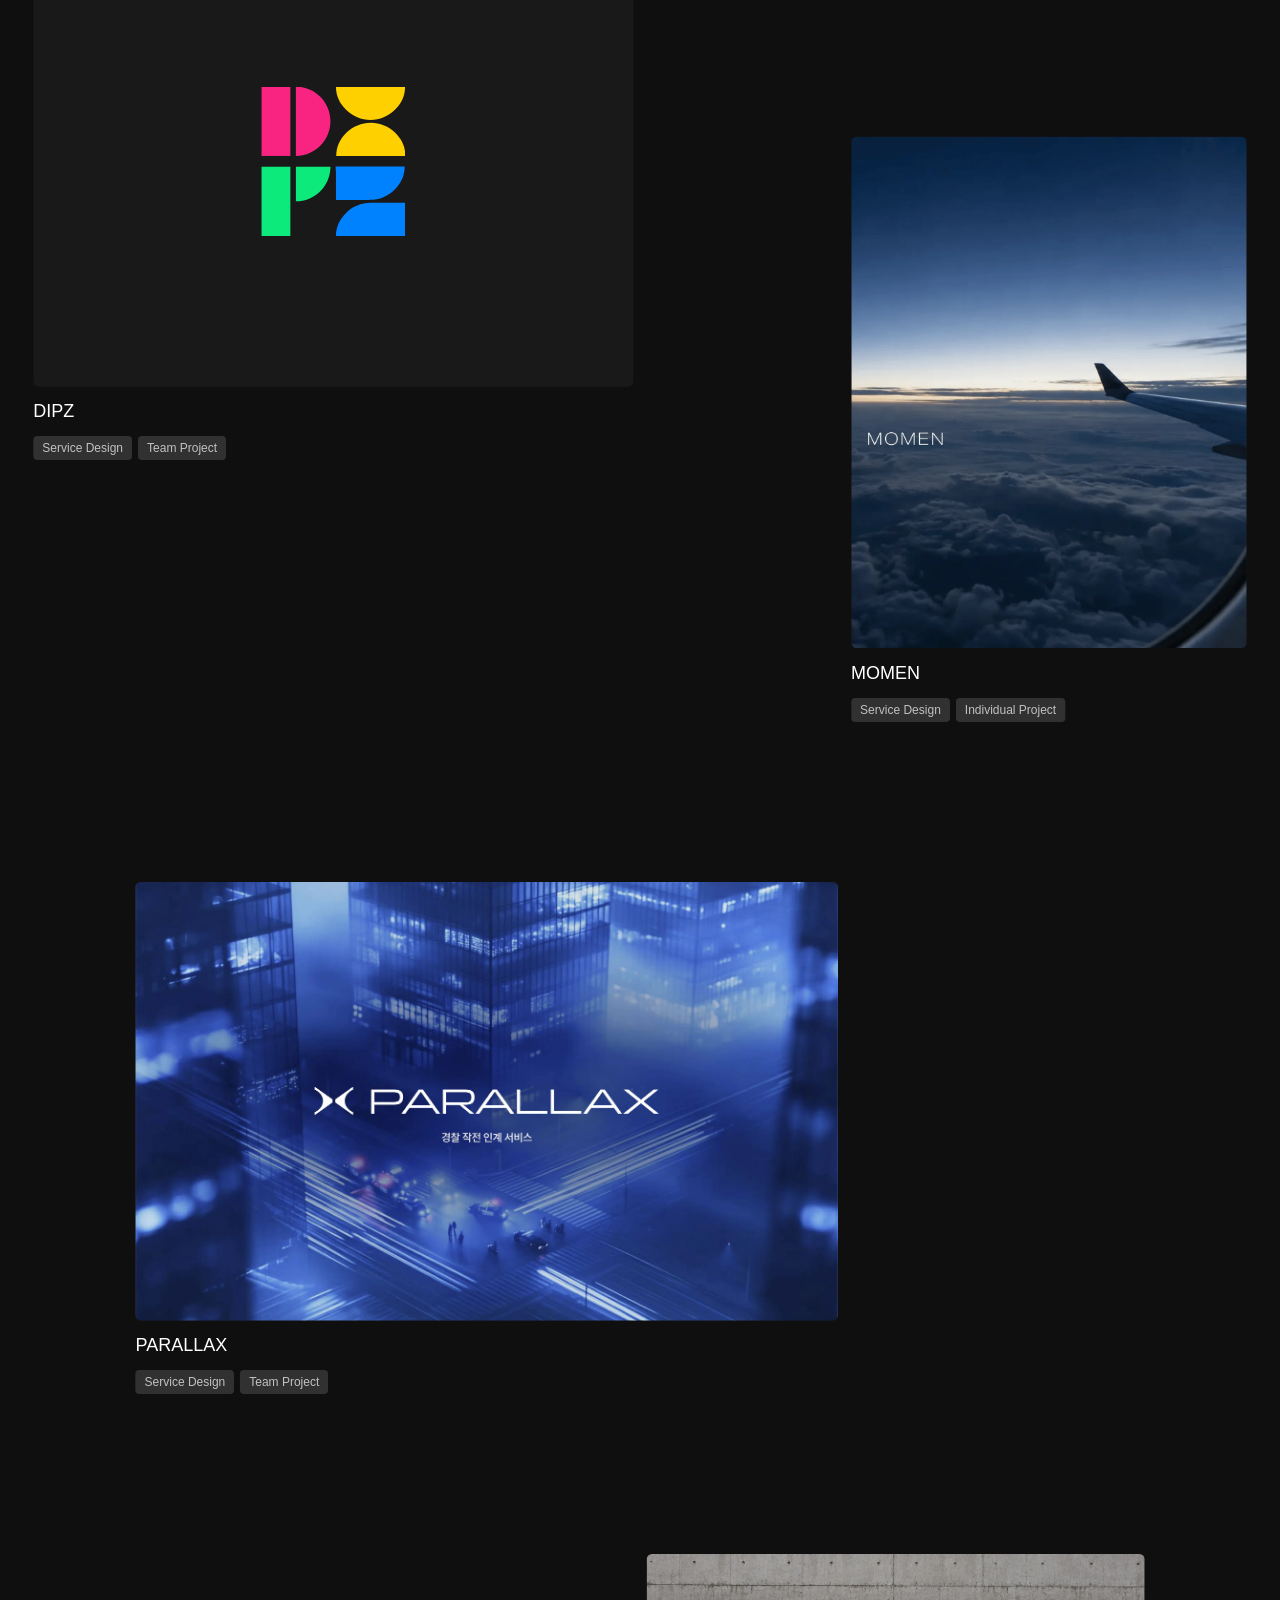
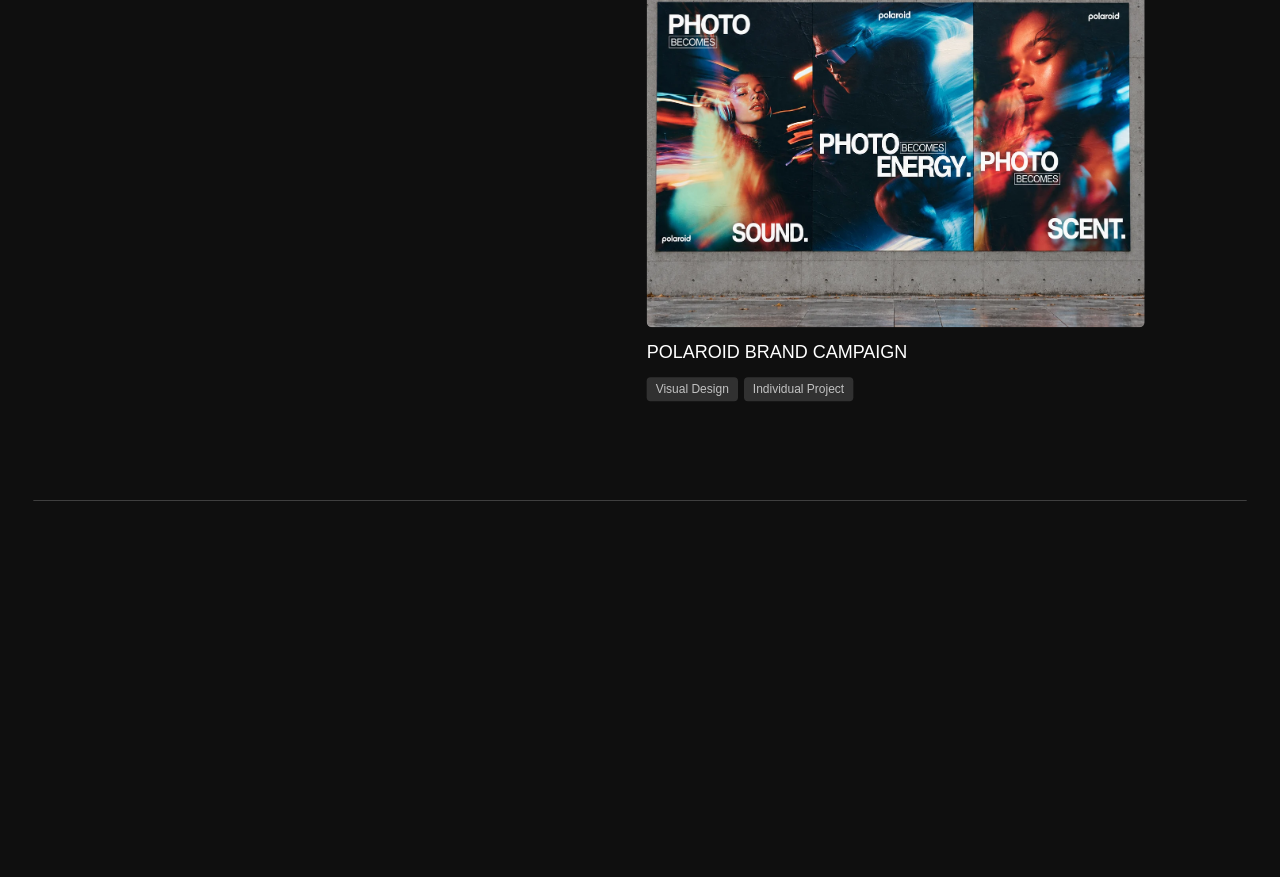
==== commit 18298ba1: "Works: DFY 12-col grid layout, varied card positions/sizes, scroll reveal; Parallax new thumbnail + " ====
--- a/index.html
+++ b/index.html
@@ -75,25 +75,21 @@
           </div>
 
           <div class="works-grid">
-            <div class="works-col">
-            <a class="wcard2" id="project-dipz" data-cat="service" href="dipz.html" aria-label="DIPZ, 2026">
+            <a class="wcard2 slot-a" id="project-dipz" data-cat="service" href="dipz.html" aria-label="DIPZ, 2026">
               <span class="wthumb wthumb--mark"><img src="assets/dipz-mark.svg" alt="DipZ project mark" /></span>
-              <span class="wmeta small-copy"><strong>DIPZ, 2026</strong><span class="wmeta__tags"><span>Service Design</span><span>Team Project</span></span></span>
+              <span class="wmeta small-copy"><strong>DIPZ</strong><span class="wmeta__tags"><span>Service Design</span><span>Team Project</span></span></span>
             </a>
-            <a class="wcard2" id="project-parallax" data-cat="service" href="parallax.html" aria-label="PARALLAX, 2026">
-              <span class="wthumb "><img src="assets/parallax.webp" alt="Parallax service design project" /></span>
-              <span class="wmeta small-copy"><strong>PARALLAX, 2026</strong><span class="wmeta__tags"><span>Service Design</span><span>Team Project</span></span></span>
+            <a class="wcard2 slot-c" id="project-parallax" data-cat="service" href="parallax.html" aria-label="PARALLAX, 2026">
+              <span class="wthumb "><img src="assets/parallax-thumb.webp" alt="Parallax service design project" /></span>
+              <span class="wmeta small-copy"><strong>PARALLAX</strong><span class="wmeta__tags"><span>Service Design</span><span>Team Project</span></span></span>
             </a>
-            </div>
-            <div class="works-col works-col--b">
-            <a class="wcard2" id="project-momen" data-cat="service" href="momen.html" aria-label="MOMEN, 2026">
+            <a class="wcard2 slot-b" id="project-momen" data-cat="service" href="momen.html" aria-label="MOMEN, 2026">
               <span class="wthumb wthumb--momen"><img src="assets/momen.webp" alt="Momen service design project" /></span>
-              <span class="wmeta small-copy"><strong>MOMEN, 2026</strong><span class="wmeta__tags"><span>Service Design</span><span>Individual Project</span></span></span>
+              <span class="wmeta small-copy"><strong>MOMEN</strong><span class="wmeta__tags"><span>Service Design</span><span>Individual Project</span></span></span>
             </a>
-            <div class="wcard2" id="project-polaroid" data-cat="visual">
+            <div class="wcard2 slot-d" id="project-polaroid" data-cat="visual">
               <span class="wthumb wthumb--polaroid"><img src="assets/polaroid.webp" alt="Polaroid brand campaign project" /></span>
-              <span class="wmeta small-copy"><strong>POLAROID BRAND CAMPAIGN, 2026</strong><span class="wmeta__tags"><span>Visual Design</span><span>Individual Project</span></span></span>
-            </div>
+              <span class="wmeta small-copy"><strong>POLAROID BRAND CAMPAIGN</strong><span class="wmeta__tags"><span>Visual Design</span><span>Individual Project</span></span></span>
             </div>
           </div>
           </div>
--- a/styles.css
+++ b/styles.css
@@ -40,7 +40,7 @@
 .viewport {
   position: relative;
   width: 100%;
-  height: 5153px;
+  height: 6116px;
   overflow: hidden;
   background: var(--background);
 }
@@ -50,7 +50,7 @@
   top: 0;
   left: 50%;
   width: 1920px;
-  height: 5153px;
+  height: 6116px;
   transform: translateX(-50%);
   transform-origin: top center;
   overflow: hidden;
@@ -94,9 +94,9 @@
 }
 
 .rule--hero { top: calc(1010px + var(--hx)); }
-.rule--works { top: calc(1865px + var(--hx)); }
-.rule--contact { top: calc(4587px + var(--hx)); }
-.rule--footer { top: calc(5051px + var(--hx)); }
+.rule--works { top: calc(1755px + var(--hx)); }
+.rule--contact { top: calc(5550px + var(--hx)); }
+.rule--footer { top: calc(6014px + var(--hx)); }
 
 /* 캔버스 밖 요소도 사이트 폰트·굵기·크기 그대로 (작은 텍스트 14px/300, 제목 400) */
 .bar { font-family: "Helvetica Neue", Helvetica, Arial, sans-serif; font-weight: 300; }
@@ -196,7 +196,7 @@
 #about {
   position: absolute;
   inset: calc(1010px + var(--hx)) 0 auto;
-  height: 855px;
+  height: 745px;
 }
 
 .section-number {
@@ -207,7 +207,7 @@
 #about .section-number { top: 16px; }
 .about-title { top: 28px; left: 50px; }
 
-.about-left { position: absolute; top: 300px; left: 1050px; width: 450px; }
+.about-left { position: absolute; top: 190px; left: 1050px; width: 450px; }
 .about-intro {
   margin: 0 0 130px;
   width: 340px;
@@ -226,7 +226,7 @@
   align-items: center;
   justify-content: center;
   position: absolute;
-  top: 300px;
+  top: 190px;
   left: 660px;
   width: 287.5px;
   height: 383.3px;
@@ -258,16 +258,16 @@
 
 #works {
   position: absolute;
-  inset: calc(1865px + var(--hx)) 0 auto;
-  height: 2722px;
+  inset: calc(1755px + var(--hx)) 0 auto;
+  height: 3795px;
 }
 
 /* ---------- works: DFY 스타일 — 필터 + 2열 큰 카드(4:3) + 제목/설명/태그 ---------- */
-.works-body { position: absolute; top: 247px; left: 0; width: 1920px; }
+.works-body { position: absolute; top: 205px; left: 0; width: 1920px; }
 .works-filter {
   position: relative;
   margin-left: 1350px;
-  margin-bottom: 150px; /* 위(WORKS와) 간격 = 아래(카드와) 간격 */
+  margin-bottom: 200px; /* 위(WORKS와) 간격 = 아래(카드와) 간격 */
   width: 520px;
   display: flex;
   flex-direction: column;
@@ -293,12 +293,19 @@
   position: relative;
   margin-left: 50px;
   width: 1820px;
-  display: flex;
-  gap: 20px;
-  align-items: flex-start;
-}
-.works-col { flex: 1 1 0; min-width: 0; display: flex; flex-direction: column; gap: 90px; }
-.works-col--b { margin-top: 380px; } /* DFY처럼 오른쪽 열을 아래로 어긋나게 → 지그재그 */
+  display: grid;
+  grid-template-columns: repeat(12, minmax(0, 1fr)); /* DFY처럼 12컬럼 그리드 */
+  column-gap: 20px;
+  row-gap: 180px;
+  align-items: start;
+}
+/* 카드마다 다른 크기·위치 (DFY 홈 슬롯 배치) */
+.wcard2.slot-a { grid-area: 1 / 1 / 2 / 7;  margin-top: 0; }   /* 좌 큰 가로 카드 */
+.wcard2.slot-b { grid-area: 1 / 9 / 2 / 13; margin-top: 300px; }    /* 우 세로 카드 */
+.wcard2.slot-c { grid-area: 2 / 2 / 3 / 9;  margin-top: 60px; }    /* 좌측으로 치우친 와이드 */
+.wcard2.slot-d { grid-area: 3 / 7 / 4 / 12; margin-top: 60px; }   /* 우 하단, 좁게 */
+.wcard2.slot-b .wthumb { aspect-ratio: 464 / 600; }
+.wcard2.slot-c .wthumb { aspect-ratio: 16 / 10; }
 .wcard2 { display: block; }
 .wcard2[hidden] { display: none; }
 .works-grid.is-refresh .wcard2 { animation: wfade .5s ease backwards; }
@@ -314,19 +321,21 @@
 .wthumb::after { content: ''; position: absolute; inset: 0; background: rgba(0, 0, 0, 0.45); opacity: 0; transition: opacity .5s ease; pointer-events: none; }
 a.wcard2:hover .wthumb::after { opacity: 1; }
 /* 스크롤 등장: 썸네일이 아래에서 열리듯 나타나고 텍스트가 이어서 올라옴 */
+.wcard2 { transition: opacity .9s ease, transform 1.1s cubic-bezier(.22, 1, .36, 1); }
+.works-grid.is-armed .wcard2:not(.in) { opacity: 0; transform: translateY(70px); }
 .works-grid.is-armed .wcard2:not(.in) .wthumb { clip-path: inset(100% 0 0 0); }
 .works-grid.is-armed .wcard2:not(.in) .wmeta { opacity: 0; transform: translateY(20px); }
 .wmeta { transition: opacity .8s ease .35s, transform .8s cubic-bezier(.22, 1, .36, 1) .35s; }
 .wcard2 .wthumb img { transition: transform 1.4s cubic-bezier(.22, 1, .36, 1); }
 .works-grid.is-armed .wcard2:not(.in) .wthumb img { transform: scale(1.25); }
 .wmeta { display: grid; gap: calc(14px / var(--site-scale, 1)); margin-top: calc(14px / var(--site-scale, 1)); line-height: 1.24; }
-.wmeta strong { font-weight: 400; color: #fff; }
+.wmeta strong { font-weight: 400; color: #fff; font-size: calc(18px / var(--site-scale, 1)); line-height: 1.2; }
 .wmeta__desc { color: var(--muted); }
 .wmeta__tags { display: flex; flex-wrap: wrap; gap: calc(6px / var(--site-scale, 1)); }
 .wmeta__tags span { font-size: calc(12px / var(--site-scale, 1)); line-height: 1; padding: calc(6px / var(--site-scale, 1)) calc(9px / var(--site-scale, 1)); border-radius: calc(4px / var(--site-scale, 1)); background: rgba(255, 255, 255, 0.14); color: rgba(255, 255, 255, 0.7); }
 
 #works > .section-number { top: 16px; }
-.works-title { top: 28px; left: 50px; }
+.works-title { top: 28px; left: 1350px; } /* 필터와 좌측 정렬 */
 
 .project {
   position: absolute;
@@ -401,13 +410,13 @@
 
 #contact {
   position: absolute;
-  inset: calc(4587px + var(--hx)) 0 auto;
+  inset: calc(5550px + var(--hx)) 0 auto;
   height: 566px;
 }
 
 #contact > .section-number { top: 16px; }
 .contact-name { position: absolute; top: 28px; left: 50px; }
-.contact-title { top: 16px; left: 1371px; }
+.contact-title { top: 28px; left: auto; right: 50px; }
 
 .contact-list {
   position: absolute;
@@ -498,3 +507,6 @@
 /* 영문 작은 텍스트 자간 0 */
 .small-copy:not(.ko) { letter-spacing: 0; }
 
+
+/* 섹션 제목: DFY "VIEW ALL WORKS" 크기(1920px 기준 약 37.5px, 자간 -0.04em)에 맞춤 */
+.about-title, .works-title, .contact-title { font-size: 37.5px; letter-spacing: -0.04em; }
